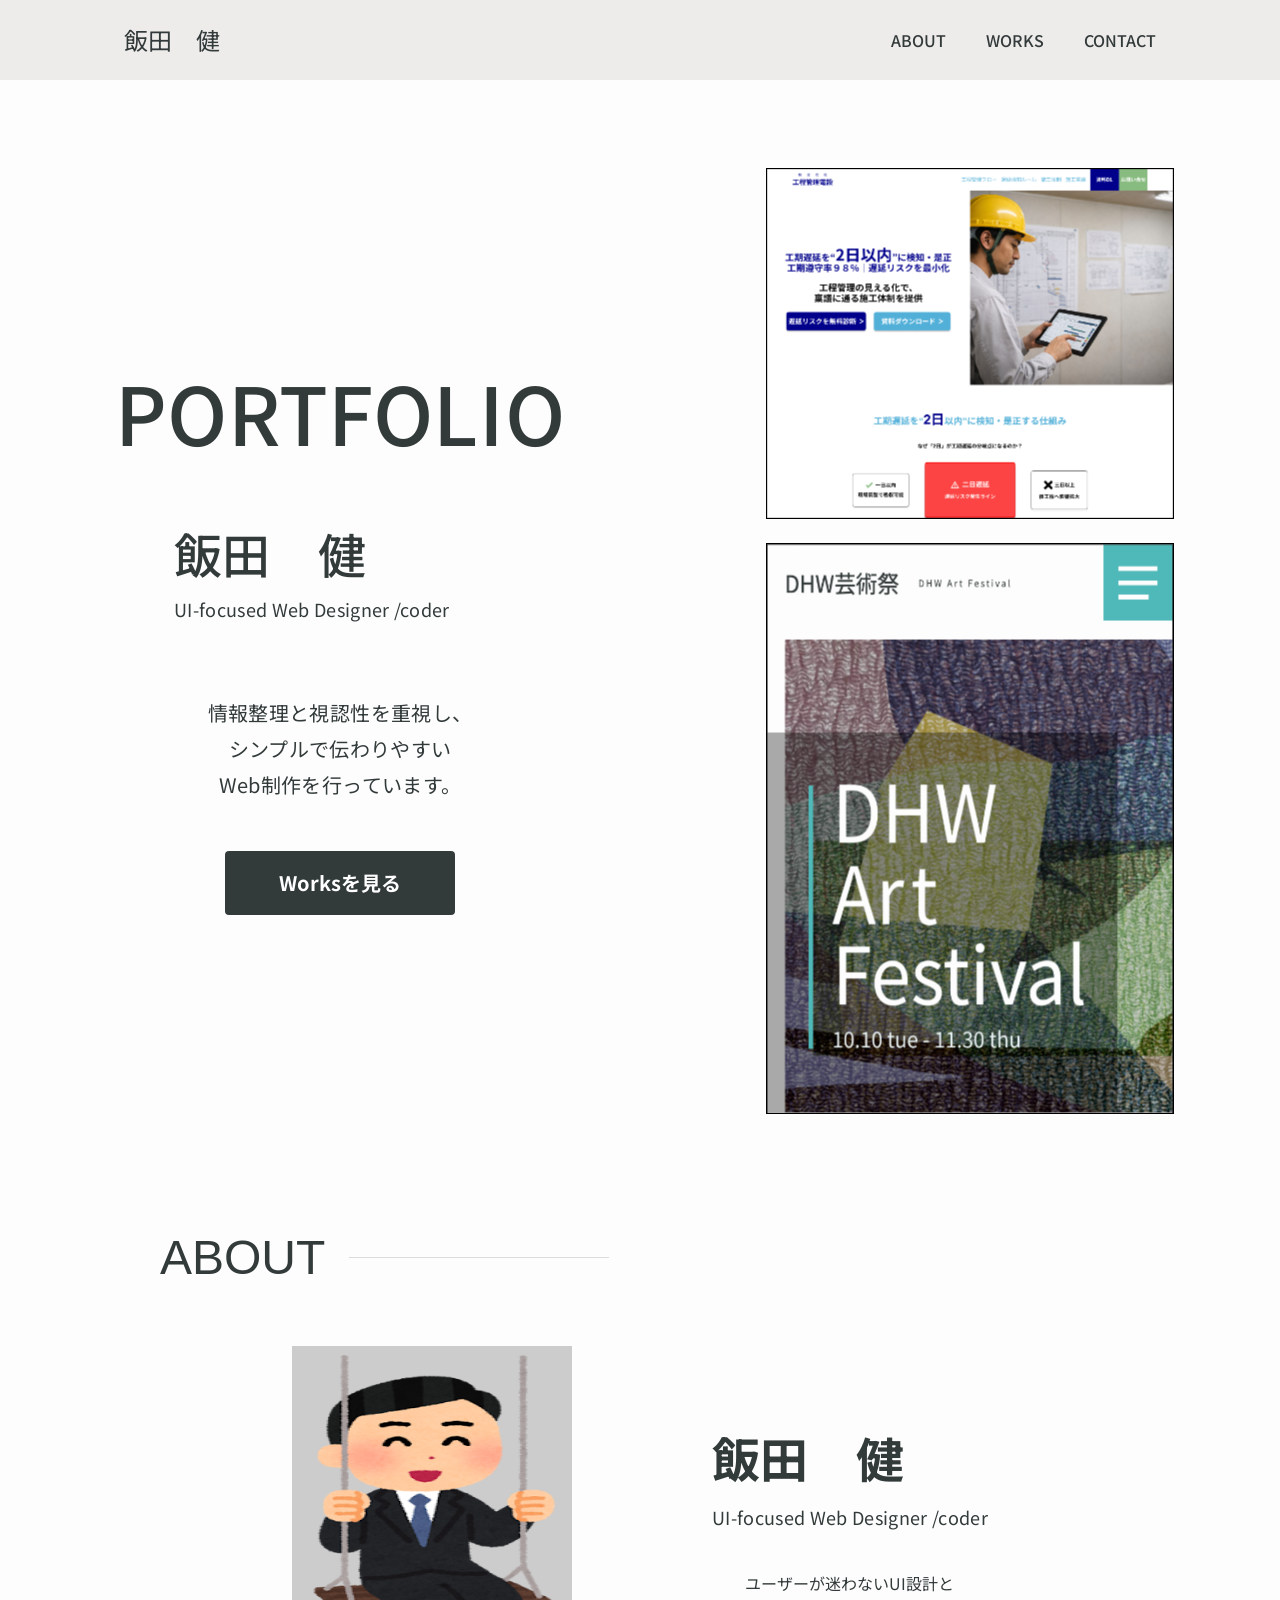
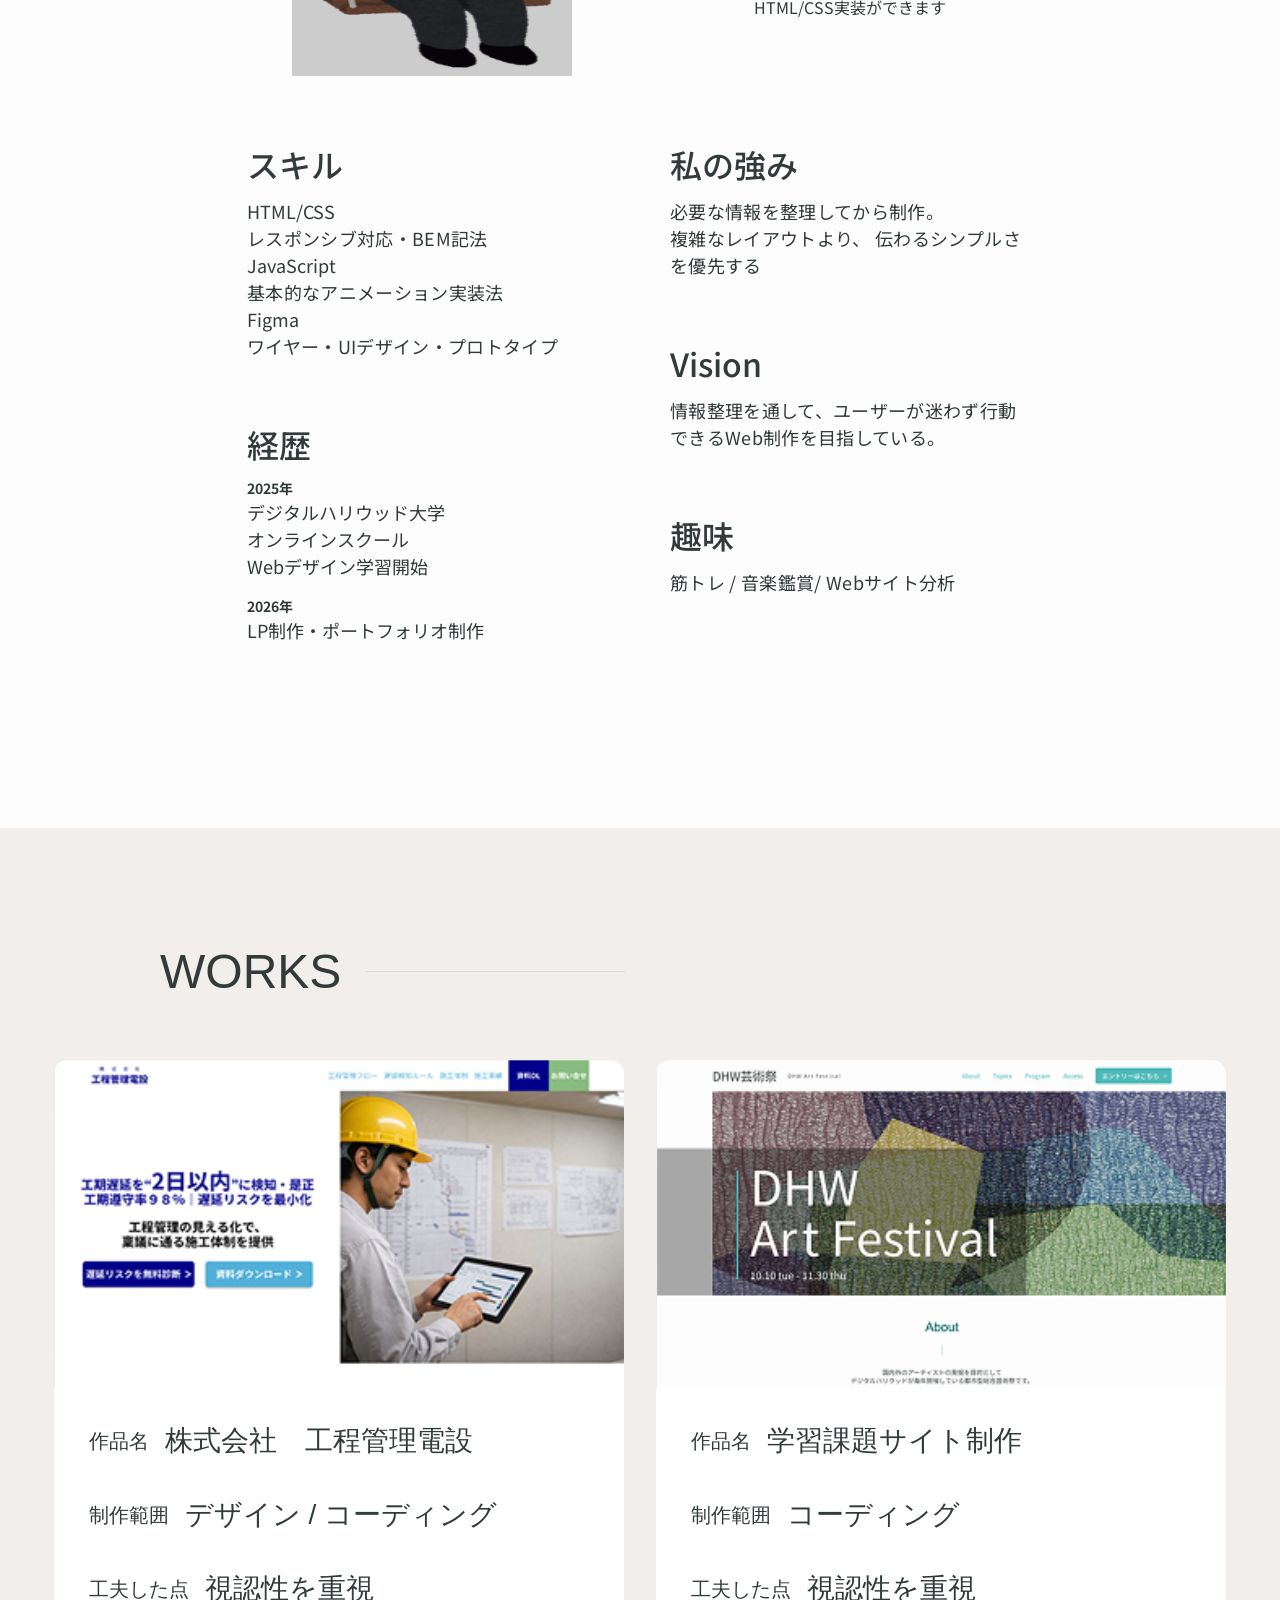
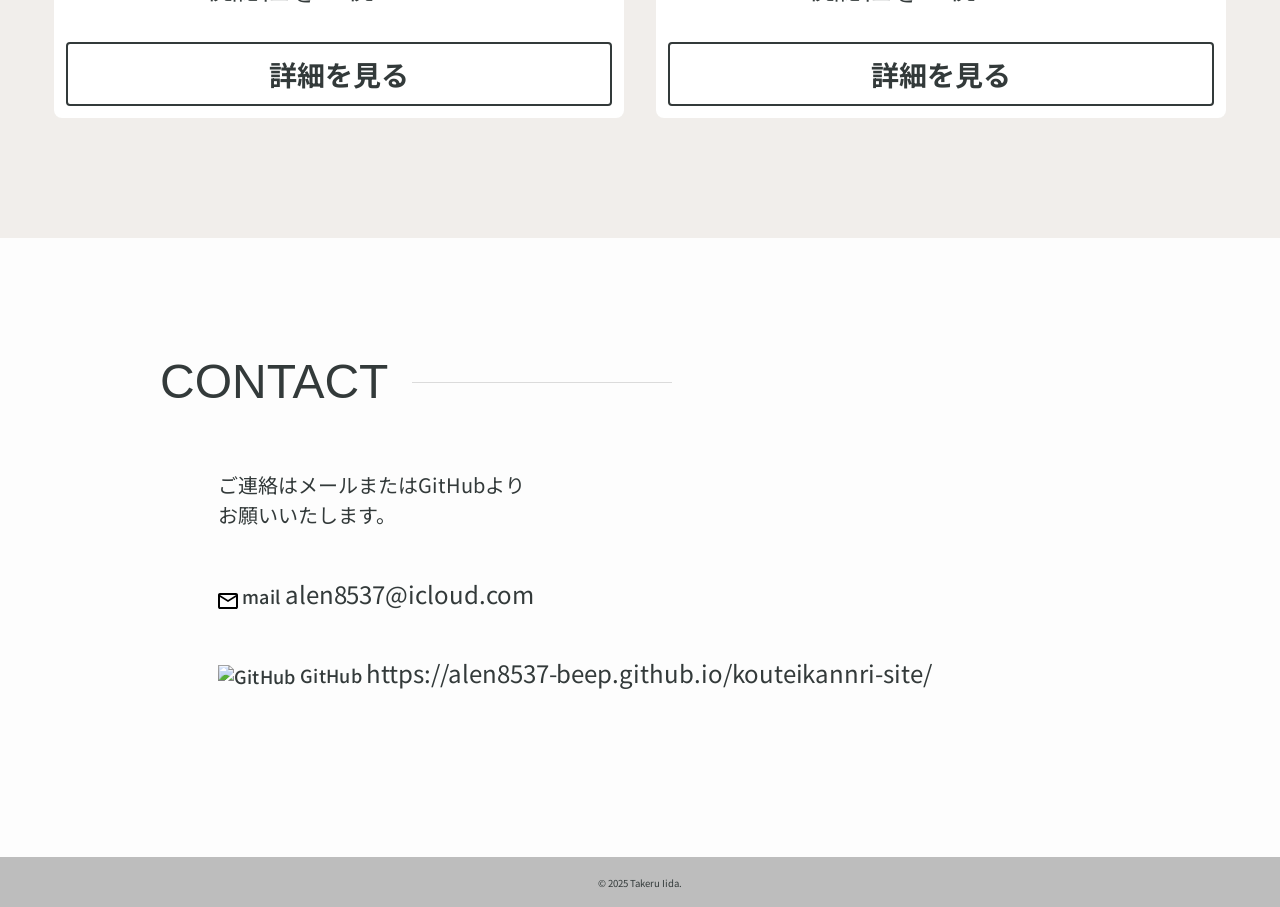
==== index.html @ 8c59f09a "追加portfolio" ====
<!DOCTYPE html>
<html lang="ja">
<head>
    <meta charset="UTF-8">
    <meta name="viewport" content="width=device-width, initial-scale=1.0">
    <title>Portfolio</title>

    <!-- web fonts -->
    <link rel="preconnect" href="https://fonts.googleapis.com">
    <link rel="preconnect" href="https://fonts.gstatic.com" crossorigin>
    <link href="https://fonts.googleapis.com/css2?family=Noto+Sans+JP:wght@100..900&display=swap" rel="stylesheet">

    <!-- css -->
    <link rel="stylesheet" href="assets/css/destyle.min.css">
    <link rel="stylesheet" href="assets/css/common.css">
    <link rel="stylesheet" href="assets/css/style.css">
</head>
<body>
    <div id="container">
        <div class="header">
            <h1 class="header__topic"><a href="index.html">飯田　健</a></h1>
            <ul class="header__nav">
                <li class="header__nav-item"><a href="#about">ABOUT</a></li>
                <li class="header__nav-item"><a href="#works">WORKS</a></li>
                <li class="header__nav-item"><a href="#contact">CONTACT</a></li>
            </ul>
        </div>
        <div class="main">
            <article class="article">
                <div class="fv">
                    <div class="fv__left">
                        <h2 class="fv__title">PORTFOLIO</h2>
                        <div class="fv__catch">
                            <p class="fv__name">飯田　健</p>
                            <p class="fv__position">UI-focused Web Designer /coder</p>
                            <p class="fv__text">情報整理と視認性を重視し、<br>
                                シンプルで伝わりやすい<br>
                                Web制作を行っています。
                            </p>
                        </div>
                        <a href="index.html#works" class="btn fv__btn">Worksを見る</a>
                    </div>

                    <div class="fv__img">
                        <img src="assets/images/fv-img--pc.svg" alt="モックアップ" class="fv__img--pc">
                        <img src="assets/images/fv-img--sp.svg" alt="モックアップ" class="fv__img--sp">
                    </div>
                </div>

                <!-- ABOUT -->
                <section id="about" class="section section--about">
                    <h3 class="topic">ABOUT</h3>
                    <div class="profile__inner">
                        <img src="assets/images/buranko_businessman_smile.png" alt="プロフィール画像" class="profile__img">
                        <div class="profile__intro">
                            <p class="profile__name">飯田　健</p>
                            <p class="profile__position">UI-focused Web Designer /coder</p>
                            <p class="profile__text">ユーザーが迷わないUI設計と<br>
                                HTML/CSS実装ができます
                            </p>
                        </div>
                    </div>
                    <div class="profile__grid">
                        <div class="profile__col">
                            <div class="profile__items">
                                <h4 class="profile__items--title">スキル</h4>
                                <div class="profile__items--content">
                                    <div class="profile__skill">
                                        <p class="profile__skill--title">HTML/CSS</p>
                                        <p class="profile__item--text">レスポンシブ対応・BEM記法</p>
                                    </div>
                                    <div class="profile__skill">
                                        <p class="profile__skill--title">JavaScript</p>
                                        <p class="profile__item--text">基本的なアニメーション実装法</p>
                                    </div>
                                    <div class="profile__skill">
                                        <p class="profile__skill--title">Figma</p>
                                        <p class="profile__item--text">ワイヤー・UIデザイン・プロトタイプ</p>
                                    </div>
                                </div>
                            </div>
                            <div class="profile__items">
                                <div class="profile__carrer">
                                    <h4 class="profile__items--title">経歴</h4>
                                    <div class="profile__items--content">
                                        <dl class="profile__carrer--list">
                                            <dt class="profile__carrer--year"><time datetime="2025">2025年</time></dt>
                                            <dd class="profile__carrer--text">デジタルハリウッド大学<br>
                                            オンラインスクール<br>Webデザイン学習開始</dd>
                                            <dt class="profile__carrer--year"><time datetime="2026">2026年</time></dt>
                                            <dd class="profile__carrer--text">LP制作・ポートフォリオ制作</dd>
                                        </dl>
                                    </div>
                                </div> 
                            </div>
                        </div>
                        <div class="profile__col">
                            <div class="profile__items">
                                <div class="profile__strength">
                                    <h4 class="profile__items--title">私の強み</h4>
                                    <div class="profile__items--content">
                                        <p class="profile__item--text">必要な情報を整理してから制作。<br>
                                            複雑なレイアウトより、<br class="sp-br">
                                            伝わるシンプルさを優先する</p>
                                    </div>
                                </div>
                            </div>
                            <div class="profile__items">
                                <div class="profile__vision">
                                    <h4 class="profile__items--title">Vision</h4>
                                    <div class="profile__items--content">
                                        <p class="profile__item--text">情報整理を通して、ユーザーが<br class="sp-br">迷わず行動できるWeb制作を<br class="sp-br">目指している。</p>
                                    </div>
                                </div>
                            </div>
                            <div class="profile__items">
                                <div class="profile__vision">
                                    <h4 class="profile__items--title">趣味</h4>
                                    <div class="profile__items--content">
                                        <p class="profile__item--text">筋トレ / 音楽鑑賞/ Webサイト分析</p>
                                    </div>
                                </div>
                            </div>
                            
                        </div>

                        </div>
                </section>
                <section id="works" class="section section--works">
                    <h3 class="topic">WORKS</h3>
                    <div class="works__grid">
                        <div class="works__inner">
                            <img src="assets/images/works1__img.svg" alt="作品画像1" class="works__img--pc">
                            <div class="works__container">
                                <div class="works__name">
                                    <p class="works__name--text">作品名</p>
                                    <h3 class="works__name--title">株式会社　工程管理電設</h3> 
                                </div>
                                <div class="works__role">
                                    <p class="works__role--text">制作範囲</p>
                                    <p class="works__role--value">デザイン / コーディング</p>
                                </div>
                                <div class="works__plan">
                                    <p class="works__plan--text">工夫した点</p>
                                    <p class="works__plan--value">視認性を重視</p>
                                </div>
                                <!-- btn -->
                                <a href="works1.html" class="btn works__btn">詳細を見る</a>
                                
                            </div>
                        </div>
                        <div class="works__inner">
                            <img src="assets/images/works2__img.svg" alt="作品画像1" class="works__img--pc">
                            <div class="works__container">
                                <div class="works__name">
                                    <p class="works__name--text">作品名</p>
                                    <h3 class="works__name--title">学習課題サイト制作</h3> 
                                </div>
                                <div class="works__role">
                                    <p class="works__role--text">制作範囲</p>
                                    <p class="works__role--value">コーディング</p>
                                </div>
                                <div class="works__plan">
                                    <p class="works__plan--text">工夫した点</p>
                                    <p class="works__plan--value">視認性を重視</p>
                                </div>
                                <!-- btn -->
                                <a href="works2.html" class="btn works__btn">詳細を見る</a>
                                
                            </div>
                        </div>

                    </div>
                </section>
                <section id="contact" class="section section--contact">
                    <h3 class="topic">CONTACT</h3>
                    <div class="contact__grid">
                        <p class="contact__text">ご連絡はメールまたはGitHubより<br>
                            お願いいたします。</p>
                        <div class="contact__info">
                            <div class="contact__item">
                                <a class="contact__link--mail" href="mailto:alen8537@icloud.com">
                                    <img src="assets/images/contact--mail.svg" alt="メール">
                                    mail
                                </a>
                                <!-- PC用：URLテキストのリンク（スマホでは非表示） -->
                                <a class="contact__url" href="mailto:alen8537@icloud.com">alen8537@icloud.com</a>
                            </div>
                            <div class="contact__item">
                                <a class="contact__link--github" href="https://alen8537-beep.github.io/kouteikannri-site/" target="_blank" rel="noopener noreferrer">
                                    <img src="assets/images/contact--github.svg" alt="GitHub">
                                    GitHub
                                </a>
                                <!-- PC用：URLテキストのリンク（スマホでは非表示） -->
                                <a class="contact__url" href="https://alen8537-beep.github.io/kouteikannri-site/" target="_blank" rel="noopener noreferrer">https://alen8537-beep.github.io/kouteikannri-site/</a>
                            </div>
                        </div>

                    </div>
                </section>
                
            </article>
        </div>
        <footer class="footer">
            <p class="copy"><small>&copy; 2025 Takeru Iida.</small></p>
        </footer>
    </div>
</body>
</html>
---- assets/css/destyle.min.css ----
/*! destyle.css v4.0.0 | MIT License | https://github.com/nicolas-cusan/destyle.min.css */
*,::before,::after{box-sizing:border-box;border-style:solid;border-width:0}html{line-height:1.15;-webkit-text-size-adjust:100%;-webkit-tap-highlight-color:transparent}body{margin:0}main{display:block}p,table,blockquote,address,pre,iframe,form,figure,dl{margin:0}h1,h2,h3,h4,h5,h6{font-size:inherit;font-weight:inherit;margin:0}ul,ol{margin:0;padding:0;list-style:none}dt{font-weight:700}dd{margin-left:0}hr{box-sizing:content-box;height:0;overflow:visible;border-top-width:1px;margin:0;clear:both;color:inherit}pre{font-family:monospace,monospace;font-size:inherit}address{font-style:inherit}a{background-color:transparent;text-decoration:none;color:inherit}abbr[title]{text-decoration:underline dotted}b,strong{font-weight:bolder}code,kbd,samp{font-family:monospace,monospace;font-size:inherit}small{font-size:80%}sub,sup{font-size:75%;line-height:0;position:relative;vertical-align:baseline}sub{bottom:-.25em}sup{top:-.5em}svg,img,embed,object,iframe{vertical-align:bottom}button,input,optgroup,select,textarea{-webkit-appearance:none;appearance:none;vertical-align:middle;color:inherit;font:inherit;background:transparent;padding:0;margin:0;border-radius:0;text-align:inherit;text-transform:inherit}button,[type="button"],[type="reset"],[type="submit"]{cursor:pointer}button:disabled,[type="button"]:disabled,[type="reset"]:disabled,[type="submit"]:disabled{cursor:default}:-moz-focusring{outline:auto}select:disabled{opacity:inherit}option{padding:0}fieldset{margin:0;padding:0;min-width:0}legend{padding:0}progress{vertical-align:baseline}textarea{overflow:auto}[type="number"]::-webkit-inner-spin-button,[type="number"]::-webkit-outer-spin-button{height:auto}[type="search"]{outline-offset:-2px}[type="search"]::-webkit-search-decoration{-webkit-appearance:none}::-webkit-file-upload-button{-webkit-appearance:button;font:inherit}[type="number"]{-moz-appearance:textfield}label[for]{cursor:pointer}details{display:block}summary{display:list-item}[contenteditable]:focus{outline:auto}table{border-color:inherit;border-collapse:collapse}caption{text-align:left}td,th{vertical-align:top;padding:0}th{text-align:left;font-weight:700}
---- assets/css/common.css ----
@charset "UTF-8";
/* ====== common ====== */
:root {
    --base-color-black: #333A3A;
    --primary-color-white: #FFFFFF;
    --color-base-header: #EEEBEB;
    --base-color-white: #fdfdfd;
    --color-base-concept: #F5F3F0;
    --color-base-text: #333333;
    --color-works: #F1EEEB;
    --color-works-sub: #F5F5F2;
    --color-base-footer: #BDBDBD;
    --primary-padding: 5.3%;
}

html {
    font-size: 62.5%;
}

body {
    font-family:
        'Noto Sans JP',
        Arial,
        sans-serif;
    font-style: normal;
    color: var(--base-color-black, #333A3A);
    background-color: var(--base-color-white, #fdfdfd);
    line-height: 1.5;
}

img {
    max-width: 100%;
    height: auto;
}

.topic {
    text-align: center;
    font-family: Arial;
    font-size: 3.2rem;
    line-height: 1;
    font-weight: 500;
    margin: 0 auto;
    color: var(--base-color-black);
    display: flex;
    align-items: center;
    gap: 16px;
    padding: 0 12%;
}

.topic::after {
    content: '';
    display: block;
    width: 120px;
    height: 1px;
    background: #dbdbdb;
}

.idea--small,
.infomation--small {
    text-align: center;
    font-family: Arial;
    font-size: 2rem;
    line-height: 1;
    font-weight: 500;
    margin: 0 auto;
    color: var(--base-color-black);
    display: flex;
    align-items: center;
    gap: 16px;
    padding: 0 9%;
}


.btn {
    display: block;
    width: 100%;
    padding: 16px;
    border-radius: 4px;
    text-align: center;
    font-size: 1.6rem;
    font-weight: 700;
    line-height: 1;
    transition: opacity 0.3s;
}

.btn:hover {
    opacity: 0.7;
}


.fv__btn {
    background: var(--base-color-black);
    color: var(--primary-color-white);
}



@media screen and (min-width: 769px) {
    .topic {
        width: 100%;
        max-width: 1160px;
        padding: 0 100px;
        font-size: 4.8rem;
        line-height: 1;
        gap: 24px;
    }

    .sp-br {
        display: none;
    }

    .topic::after { 
        width: 260px;
    }
}

/* ====== /common ====== */

/* header */
.header {
    position: fixed;
    top: 0;
    left: 0;
    width: 100%;
    background-color: var(--color-base-header, #EEEBEB);
    z-index: 100;
    padding: 0 5.3%;
    height: 72px;
    display: flex;
    align-items: center;
    justify-content: space-between;
}

.header__topic {
    font-size: 2rem;
    line-height: 1.3;
}

.header__nav {
    display: flex;
    gap: 24px;
}

.header__nav-item {
    font-size: 1.2rem;
    line-height: 1.3;
}

.main {
    margin-top: 72px;
}

@media screen and (min-width: 769px) {
    .header {
        width: 100%;
        height: 80px;
        padding: 20px 9.7%;
    }

    .header__topic {
        font-size: 2.4rem;
    }

    .header__nav {
        gap: 40px;
    }

    .header__nav-item {
        font-size: 1.6rem;
        font-weight: 500; 
    }
}

/* ====== FOOTER ====== */
.footer {
    margin: 48px auto 0;
    background: var(--color-base-footer, #BDBDBD);
    padding: 16px 0;
}

.copy {
    font-size: 1.2rem;
    text-align: center;
}
---- assets/css/style.css ----
@charset "UTF-8";

/* fv */
.fv {
    background: var(--base-color-white);
    text-align: center;
    margin: 0 auto;
    padding: 96px 0 0;
}

.fv__title {
    font-size: 4.8rem;
    line-height: 1.1;
    font-weight: 700;
    margin: 0 auto;
}

.fv__catch {
    text-align: left;
    padding: 0 14.9%;
}

.fv__name {
    font-size: 3.6rem;
    line-height: 1.1;
    font-weight: 500;
    margin-top: 72px;
}

.fv__position {
    font-size: 1.6rem;
    letter-spacing: 0.018em;
    margin-top: 10px;
}

.fv__text {
    text-align: center;
    font-size: 1.4rem;
    line-height: 1.8;
    letter-spacing: 0.018em;
    margin-top: 40px
}

.fv__btn {
    align-items: center;
    margin: 24px auto 0;
    width: 100%;
    max-width: 230px;
} 

.fv__img {
    padding: 0 5.5%;
    margin: 48px auto;
}

.fv__img--pc {
    width: 100%;
}

.fv__img--sp {
    width: 100%;
    margin-top: 24px;
}

@media screen and (min-width: 769px) {
    .fv {
        display: flex;
        align-items: center;
        justify-content: space-between;
        width: 100%;
        max-width: 1200px;
    }
    .fv__left {
        width: 50%;
        padding: 0 5.3%;
        align-items: center;
    }

    .fv__title {
        font-size: 8rem;
        letter-spacing: 0.008em;
        font-weight: 500;
    }

    .fv__name {
        font-size: 4.8rem;
        margin-top: 72px;
    }

    .fv__position {
        font-size: 1.8rem;
        margin-top: 16px;
    }

    .fv__text {
        font-size: 2rem;
        margin-top: 72px;
    }

    .fv__btn {
        display: inline-flex;
        justify-content: center;
        align-items: center;
        font-size: 2rem;
        margin-top: 48px;
        height: 64px;
        padding: 5px 12px;
        text-align: center;
    }


    .fv__img {
        width: 45%;
        align-self: stretch;
        margin: 0;
    }
}


/* ====== ABOUT ====== */

.section--about {
    padding: 64px 0;
}

/* profile__inner：スマホは縦配置、paddingで余白 */
.profile__inner {
    padding: 0 5.3%;
    margin-top: 32px;
}

/* プロフィール画像：画像未用意なのでサイズだけ確保 */
.profile__img {
    width: 100%;
    aspect-ratio: 1 / 1;
    background: #ccc; /* 仮の背景色 */
    display: block;
}

.profile__intro {
    margin-top: 24px;
    padding: 0 14.6%;
}

.profile__name {
    font-size: 2.4rem;
    font-weight: 500;
}

.profile__position {
    font-size: 1.4rem;
    margin-top: 10px;
    letter-spacing: 0.018em;
}

/* profile__textはaboutとfvで共用なので上書きに注意 */
.profile__text {
    font-size: 1.6rem;
    margin-top: 20px;
}

/* profile__grid：縦配置、padding指定 */
.profile__grid {
    padding: 24px 9.6%;
    text-align: left;
}

/* 最初のprofile__itemsだけmargin-topを0にする */
.profile__items {
    margin-top: 24px;
}

.profile__items:first-child {
    margin-top: 0;
}

.profile__items--title {
    font-size: 2.4rem;
    font-weight: 500;
}

.profile__skill--title {
    font-size: 1.6rem;
    margin-top: 16px;
}

.profile__skill--title:first-child {
    margin-top: 0;
}

.profile__items--content {
    margin-top: 10px;
}

.profile__item--text {
    font-size: 1.6rem;
    letter-spacing: 0.019em;
}


.profile__carrer--year {
    font-size: 1.2rem;
    margin-top: 16px;
}

.profile__carrer--year:first-child {
    margin-top: 0;
}

.profile__carrer--text {
    font-size: 1.6rem;
}



@media screen and (min-width: 769px) {
    .section--about {
        padding: 120px 0;
    }

    .profile__inner {
        display: flex;
        align-items: center;
        justify-content: space-between;
        width: 100%;
        max-width: 786px;
        justify-content: center;
        margin: 64px auto;
        gap: 140px;
        padding: 0;
    }

    .profile__img {
        width: 280px;
        height: 330px;
    }

    .profile__intro {
        margin-top: 24px;
        padding: 0;
    }

    .profile__name {
        font-size: 4.8rem;
        font-weight: 700;
        line-height: 1.3;
    }

    .profile__position {
        font-size: 1.8rem;
        margin-top: 16px;
    }

    .profile__text {
        margin-top: 40px;
        text-align: center;
    }

    .profile__grid {
        display: flex;
        width: 100%;
        max-width: 786px;
        gap: 60px;
        margin: 64px auto;
        padding: 0
    }

    /* 左右均等に広がる */
    .profile__col {
        flex: 1;
    }

    /* 最初のprofile__itemsはmargin-topなし */
    .profile__col .profile__items:first-child {
        margin-top: 0;
    }

    .profile__items {
        margin-top: 60px;
    }

    .profile__items--title {
        font-size: 3.2rem;
    }

    .profile__skill--title,
    .profile__item--text,
    .profile__carrer--text {
        font-size: 1.8rem;
    }

    .profile__carrer--year {
        font-size: 1.4rem;
    }
}


/* ====== WORKS ====== */

.section--works {
    padding: 96px 0;
    background: var(--color-works, #F1EEEB);
}


/* 真ん中寄せとtopの余白 */
.works__grid {
    margin: 40px auto 0;
}

.works__inner {
    margin-top: 40px;
    padding: 0 5.3%;
}

/* 2個目のworks__innerだけmargin-topを64px */
.works__inner + .works__inner {
    margin-top: 64px;
    padding: 0 5.3%;
}

.works__img--pc {
    width: 100%;
    border-radius: 8px 8px 0 0;
}

.works__container {
    background: var(--primary-color-white, #FFFFFF);
    padding: 24px 12px 12px;
    border-radius: 0 0 8px 8px;
}

/* 横並び・左配置・gap8px */
.works__name,
.works__role,
.works__plan {
    display: flex;
    align-items: center;
    gap: 8px;
    text-align: left;
    margin-top: 20px;
}

.works__name:first-child {
    margin-top: 0;
}

.works__name--title,
.works__role--value,
.works__plan--value {
    font-size: 2rem;
    font-family: Arial;
}

.works__name--text,
.works__role--text,
.works__plan--text {
    font-size: 1.4rem;
    font-family: Arial;
}

/* ボタン */
.works__btn {
    margin-top: 24px;
    border: 2px solid var(--base-color-black);
    color: var(--base-color-black);
    background: transparent;
}

@media screen and (min-width: 769px) {
    .section--works {
        padding: 120px 0;
        width: 100%;
        max-width: 1280px;
        margin: 0 auto;
    }

    .works__container {
    padding-top: 32px;
}

    .works__grid {
        display: flex;
        margin-top: 64px;
        justify-content: space-between;
        gap: 20px;
        padding: 0 4.2%;
    }

    .works__inner,
    .works__inner + .works__inner {
        width: 100%;
        max-width: 570px;
        margin-top: 0;
        padding: 0;
    }

    .works__name,
    .works__role,
    .works__plan {
        gap: 16px;
        text-align: left;
        margin-top: 32px;
        padding: 0 4.2% ;
    }

    .works__name--title,
    .works__role--value,
    .works__plan--value {
        font-size: 2.8rem;
    }

    .works__name--text,
    .works__role--text,
    .works__plan--text {
        font-size: 2rem;
    } 
 
    .works__btn {
        font-size: 2.8rem;
        margin-top: 32px;
    }

}

/* ====== CONTACT ====== */

.section--contact {
    padding:96px 0;
}

.contact__text {
    font-size: 1.6rem;
    text-align: center;
    margin-top: 32px;
}

.contact__info {
    display: flex;
    align-items: center;
    justify-content: center;
    gap: 66px;
    margin-top: 32px;
}

.contact__link--mail,
.contact__link--github {
    font-size: 1.8rem;
    font-weight: 500;
    line-height: 1.3;
    letter-spacing: 0.018em;
}

.contact__url {
    display: none;
}

@media screen and (min-width: 769px) {
    .section--contact {
        width: 100%;
        max-width: 1160px;
        padding: 120px 0;
        margin: 0 auto;
    }

    .contact__grid {
        padding: 0 13.6%;
    }

    .contact__text {
        font-size: 2rem;
        margin-top: 64px;
        text-align: left;
    }

    .contact__info {
        display: block;
        margin-top: 48px;
        text-align: left;
    }

    .contact__item:last-of-type {
        margin-top: 48px;
    }

    .contact__url {
        display: inline;
        font-size: 2.4rem;
        line-height: 1.3;
        letter-spacing: -0.002em;
    }
}
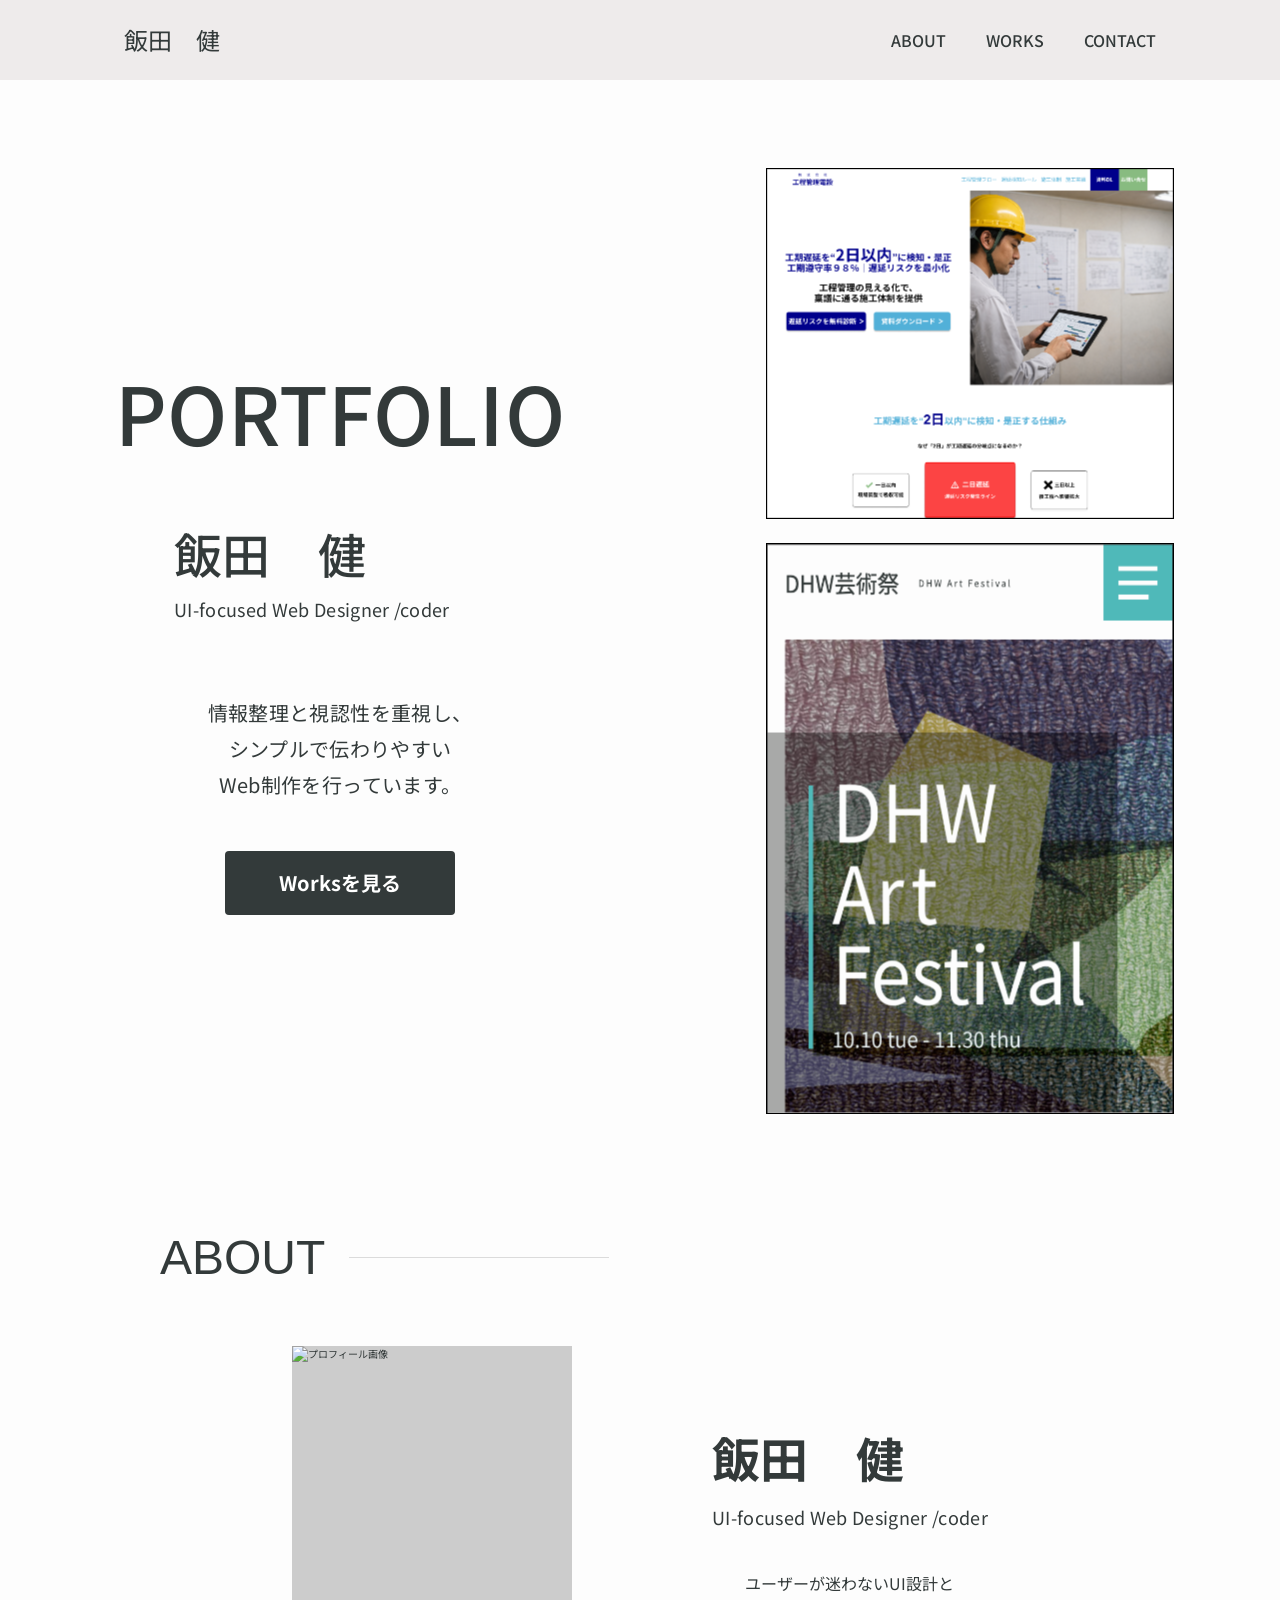
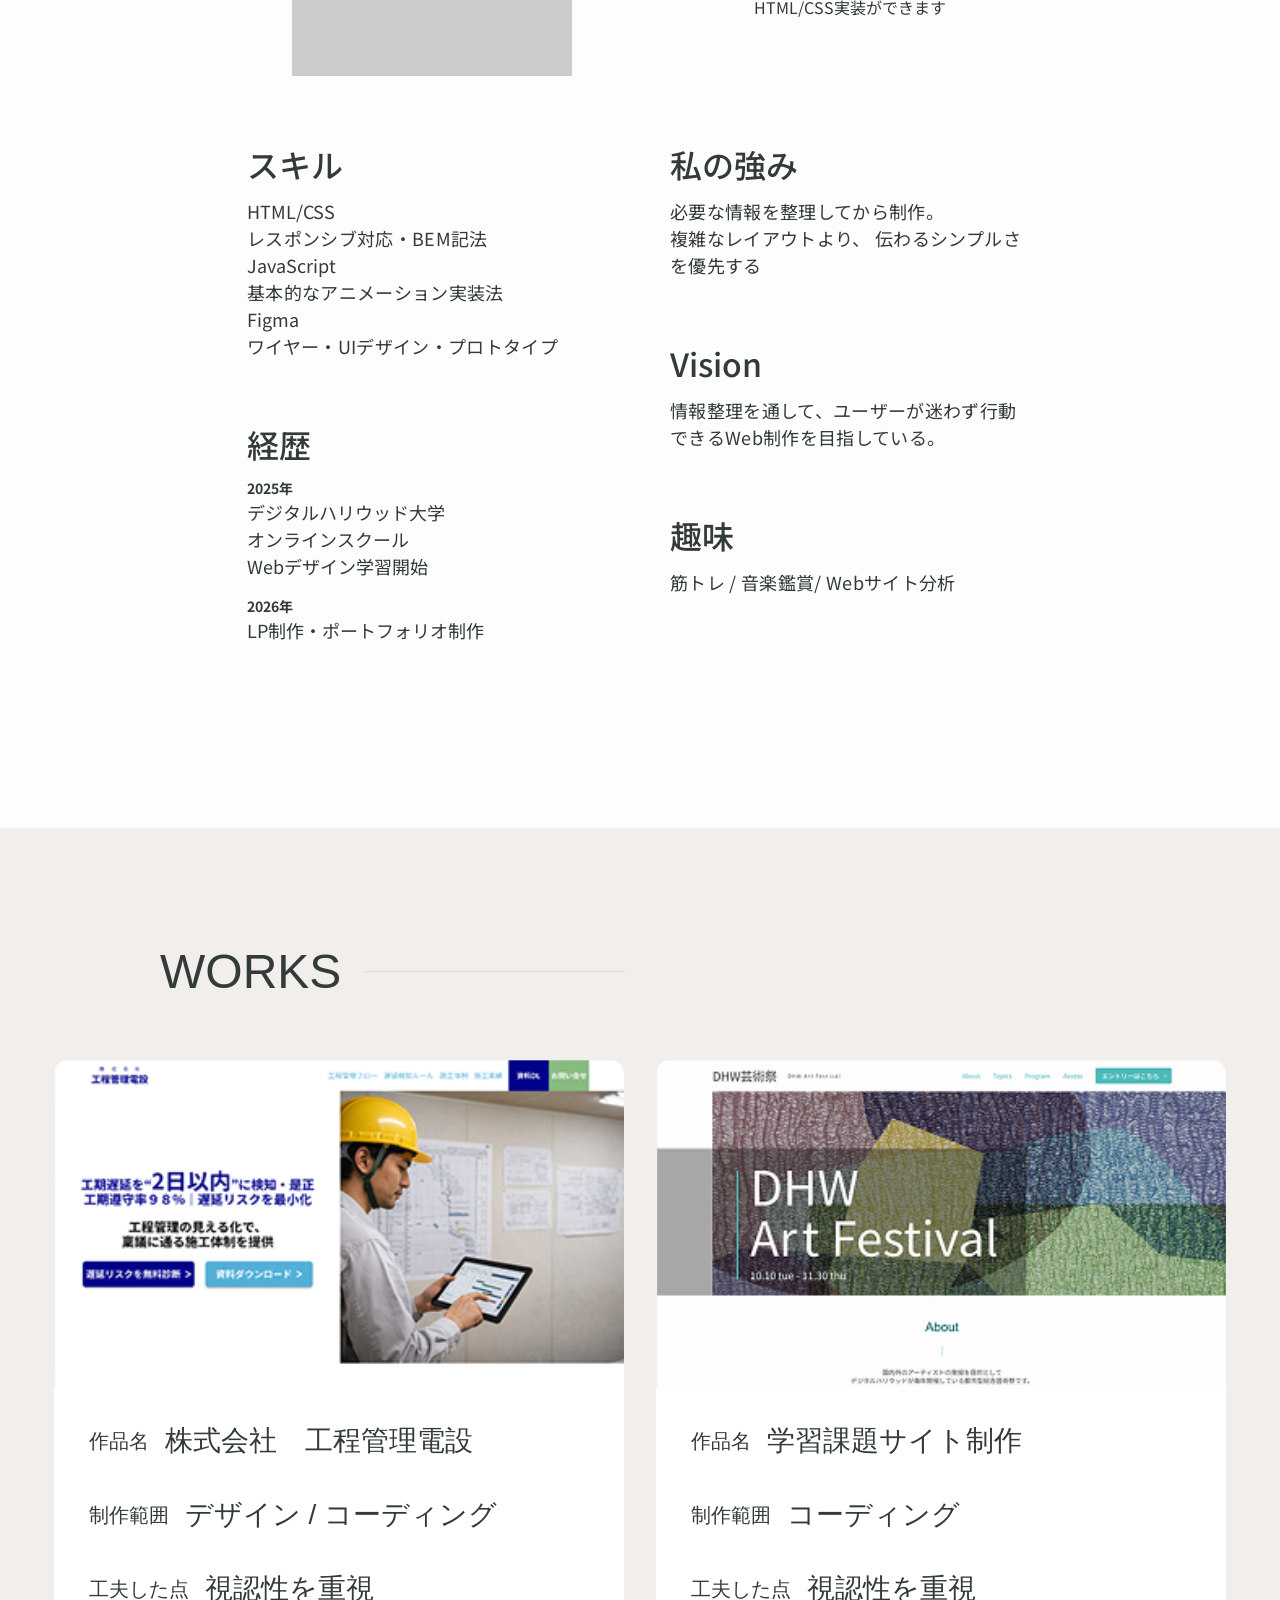
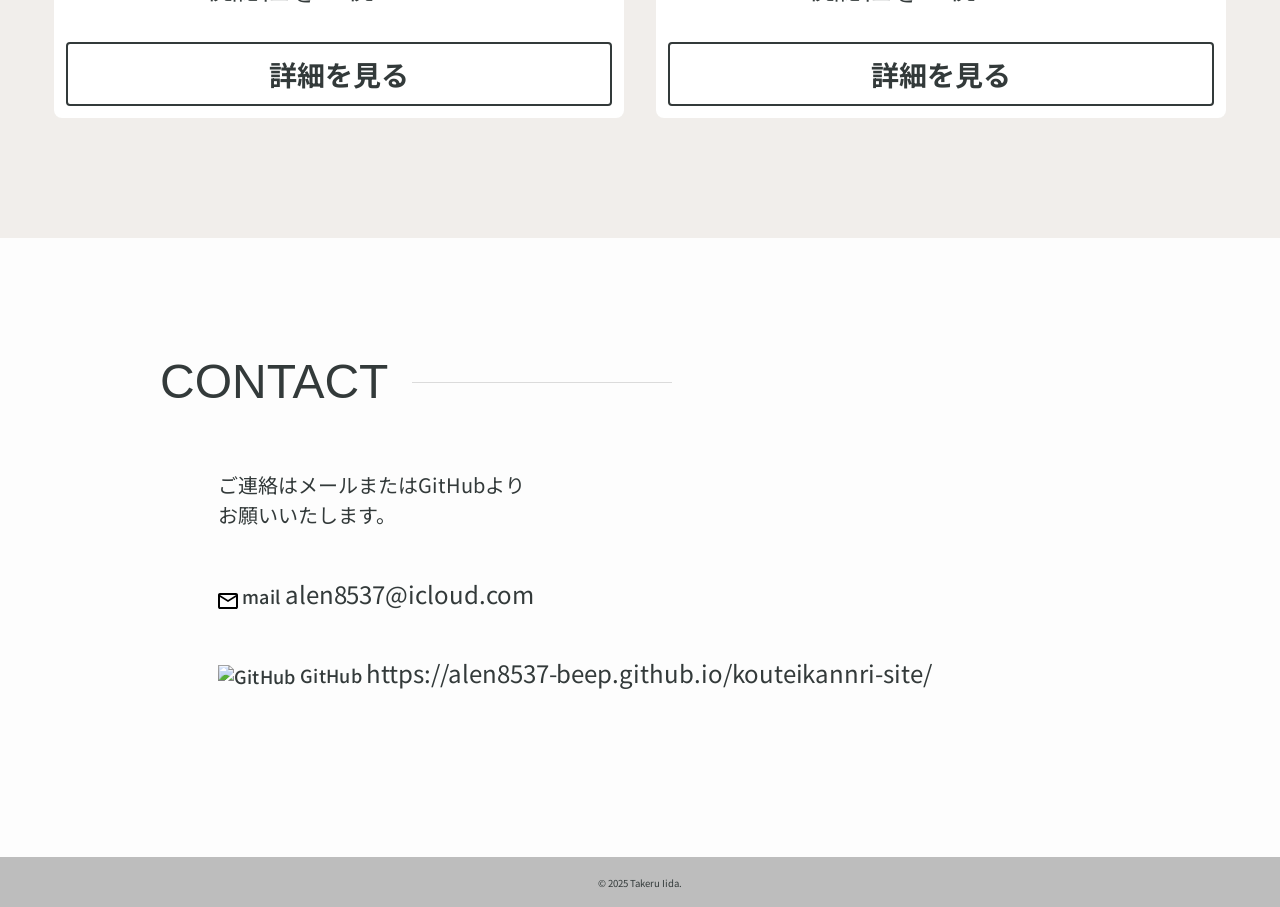
==== commit dafc6cfc: "画像変更" ====
--- a/index.html
+++ b/index.html
@@ -51,7 +51,7 @@
                 <section id="about" class="section section--about">
                     <h3 class="topic">ABOUT</h3>
                     <div class="profile__inner">
-                        <img src="assets/images/buranko_businessman_smile.png" alt="プロフィール画像" class="profile__img">
+                        <img src="assets/images/IMG_5673.heic" alt="プロフィール画像" class="profile__img">
                         <div class="profile__intro">
                             <p class="profile__name">飯田　健</p>
                             <p class="profile__position">UI-focused Web Designer /coder</p>
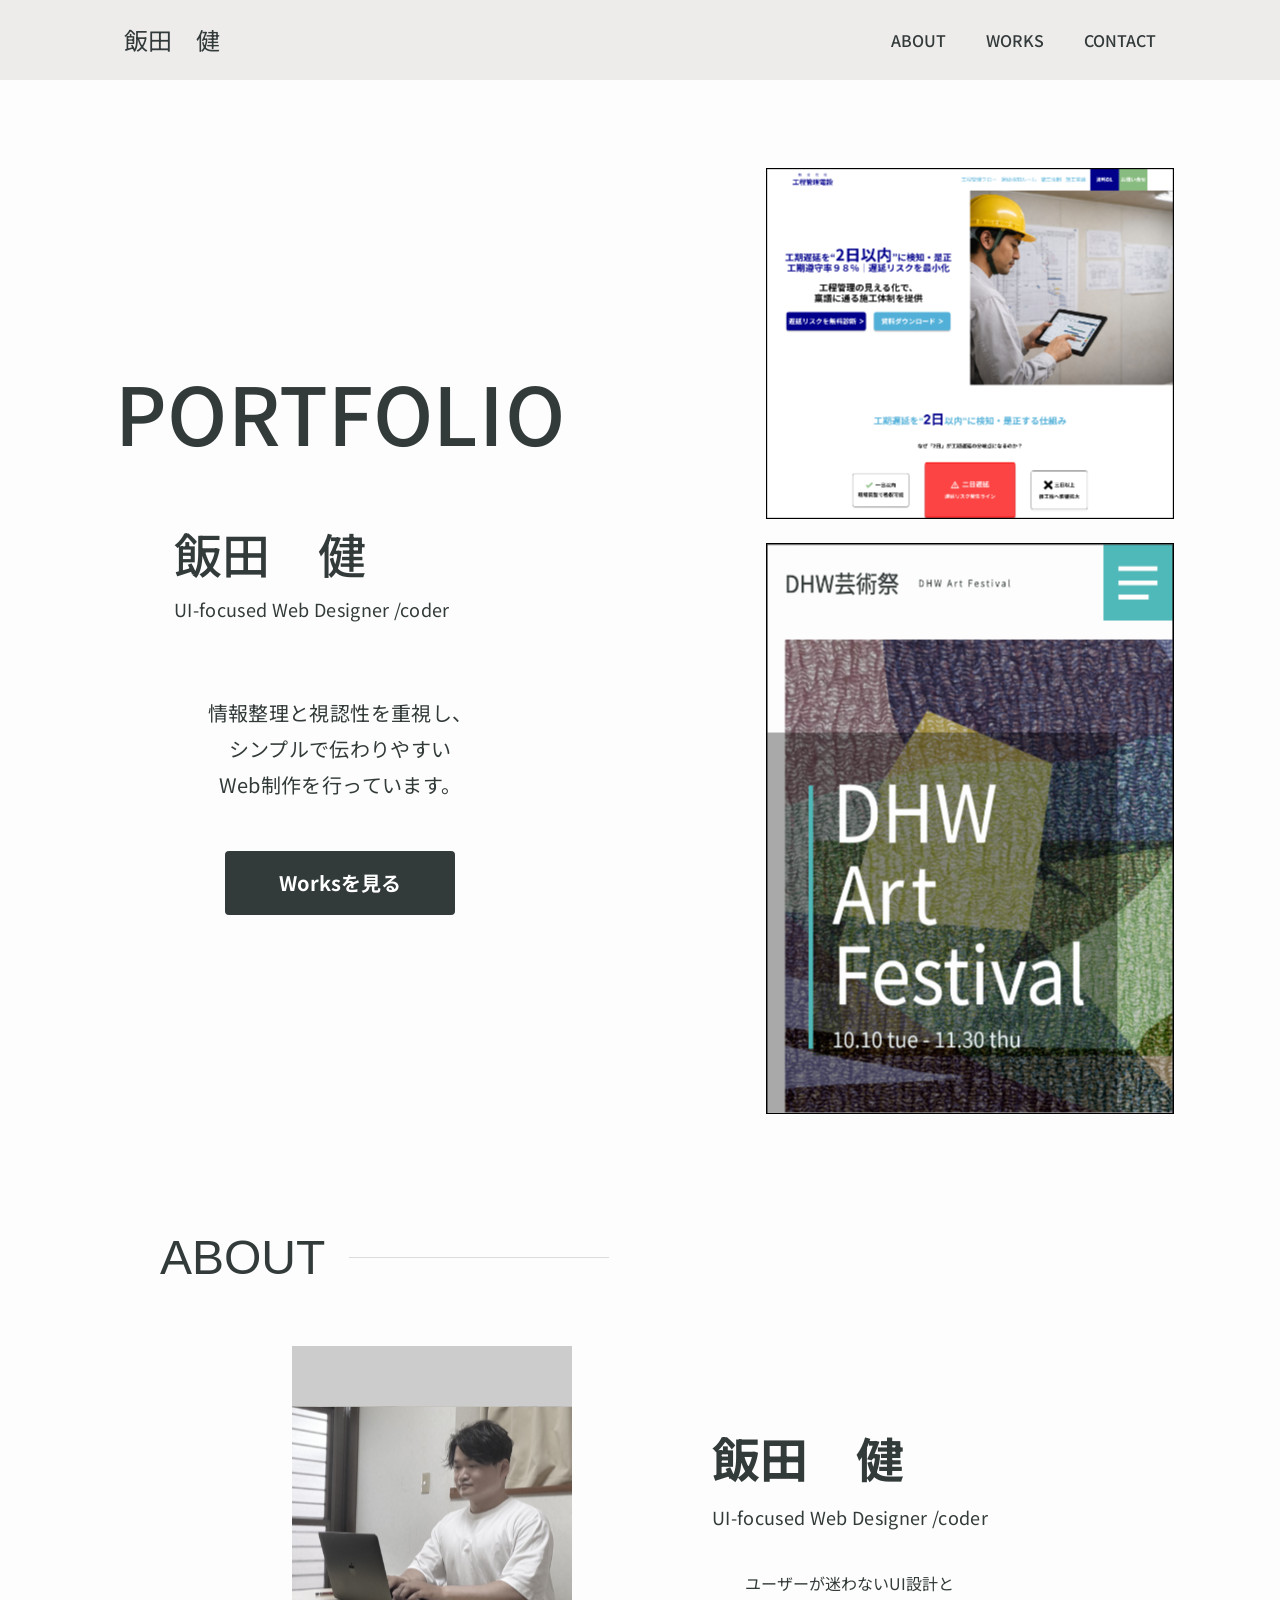
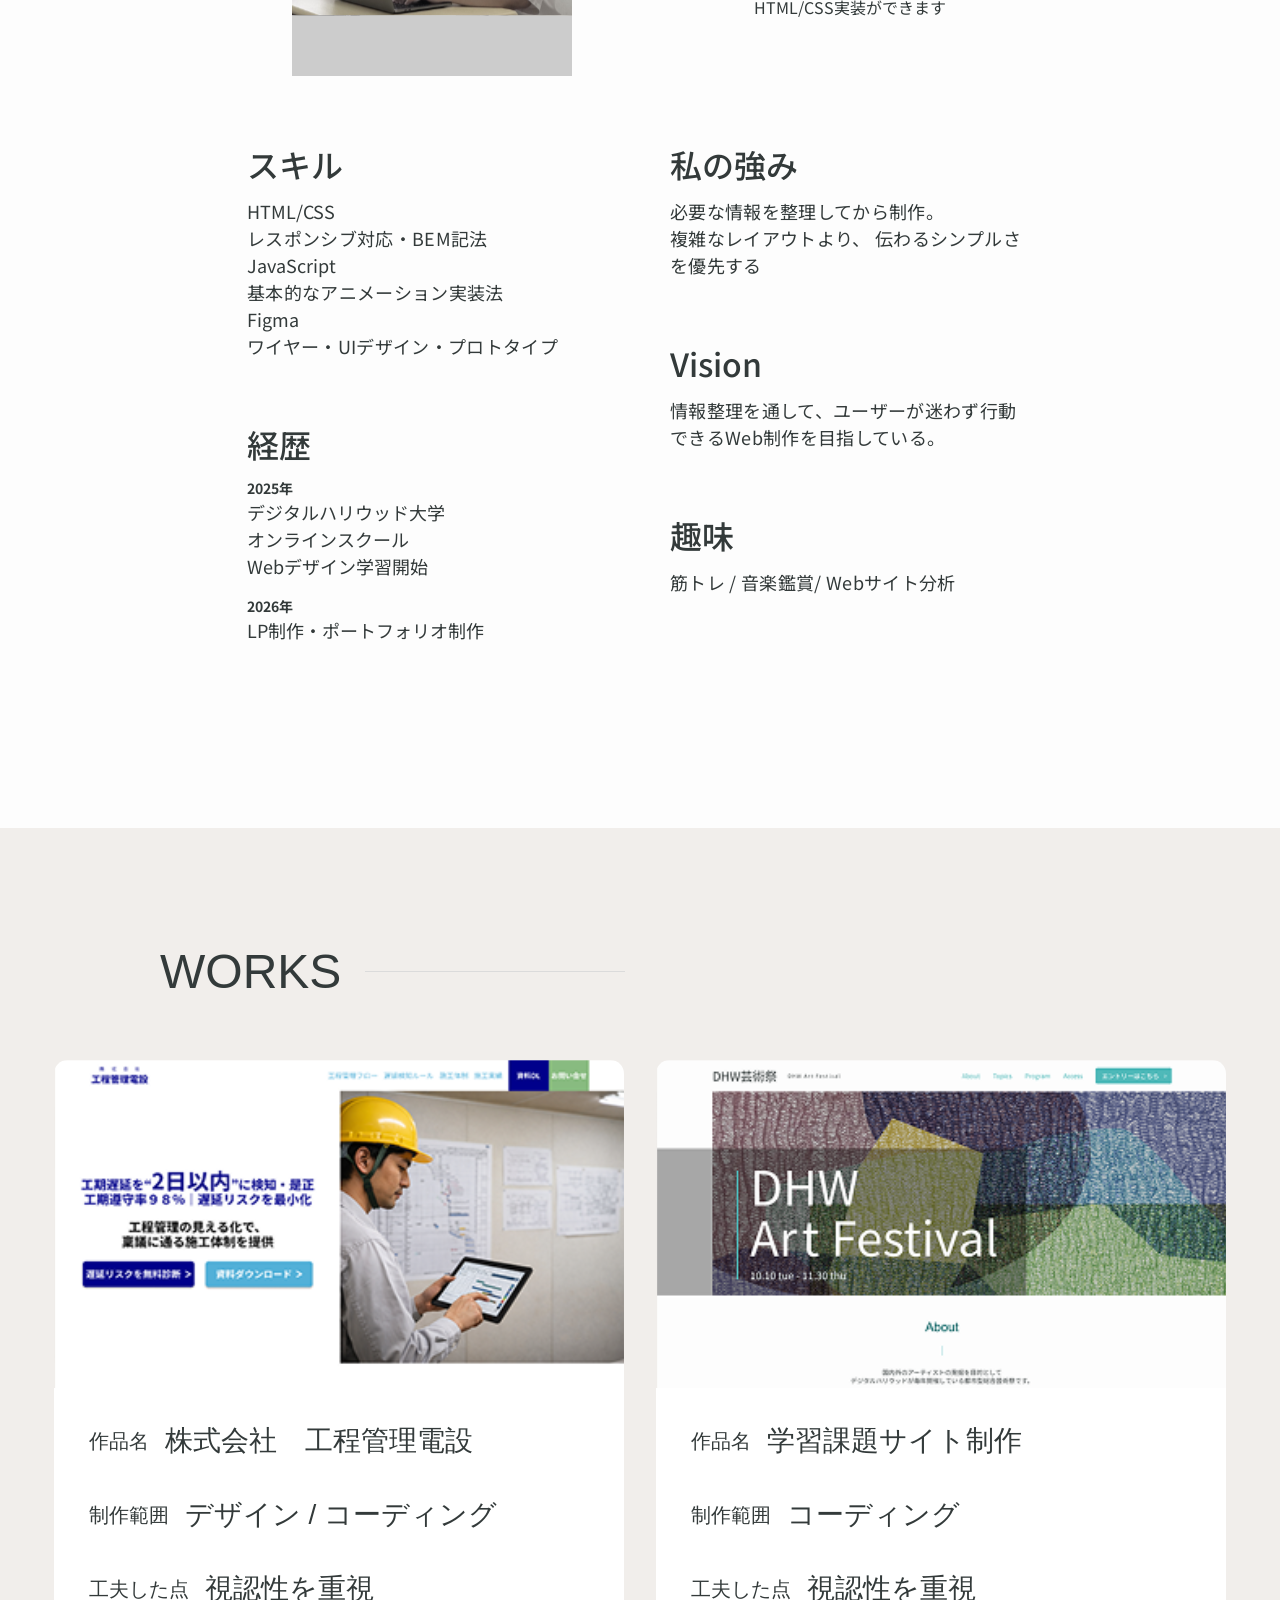
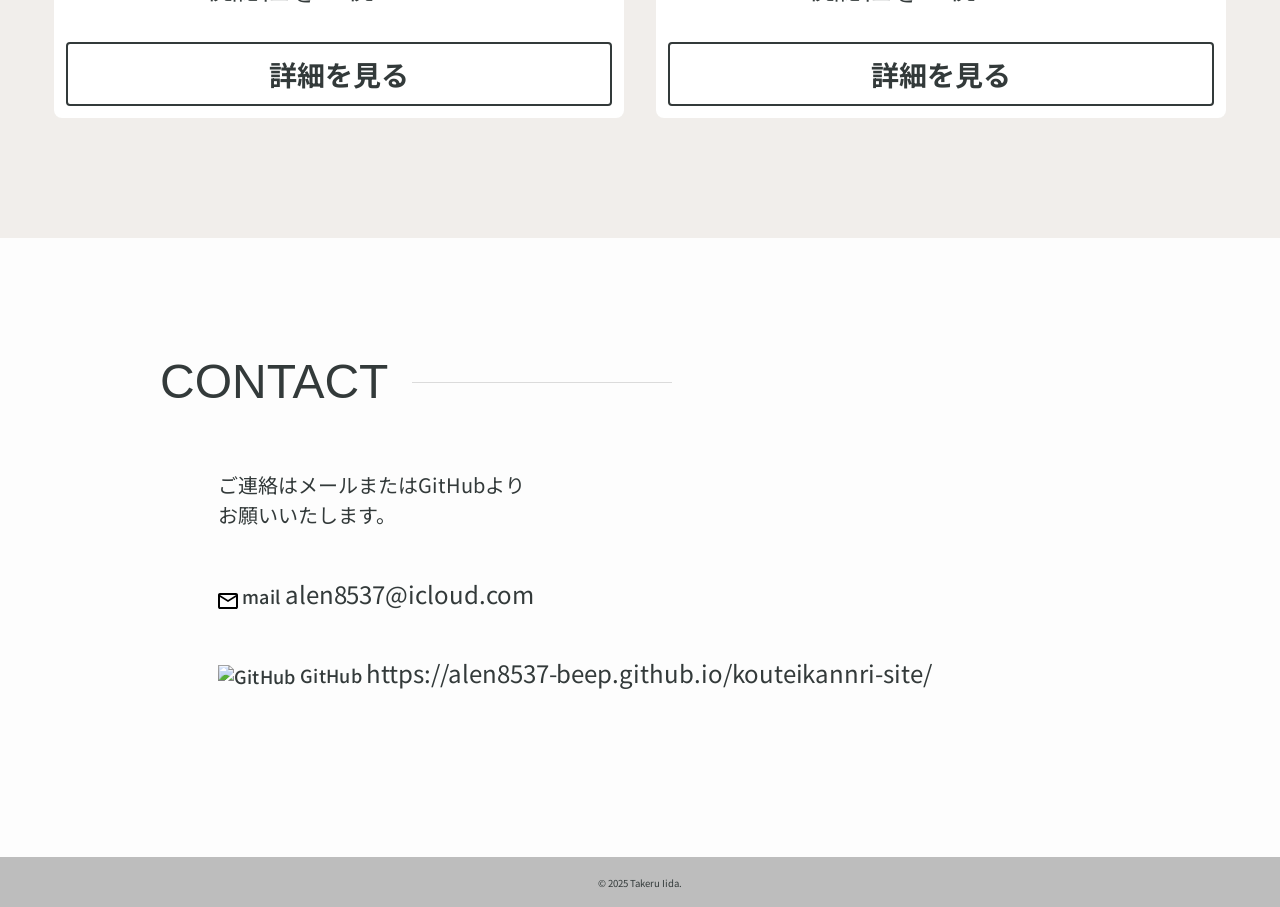
==== commit c772c6fc: "画像変更" ====
--- a/index.html
+++ b/index.html
@@ -51,7 +51,7 @@
                 <section id="about" class="section section--about">
                     <h3 class="topic">ABOUT</h3>
                     <div class="profile__inner">
-                        <img src="assets/images/IMG_5673.heic" alt="プロフィール画像" class="profile__img">
+                        <img src="assets/images/profile-img.svg" alt="プロフィール画像" class="profile__img">
                         <div class="profile__intro">
                             <p class="profile__name">飯田　健</p>
                             <p class="profile__position">UI-focused Web Designer /coder</p>
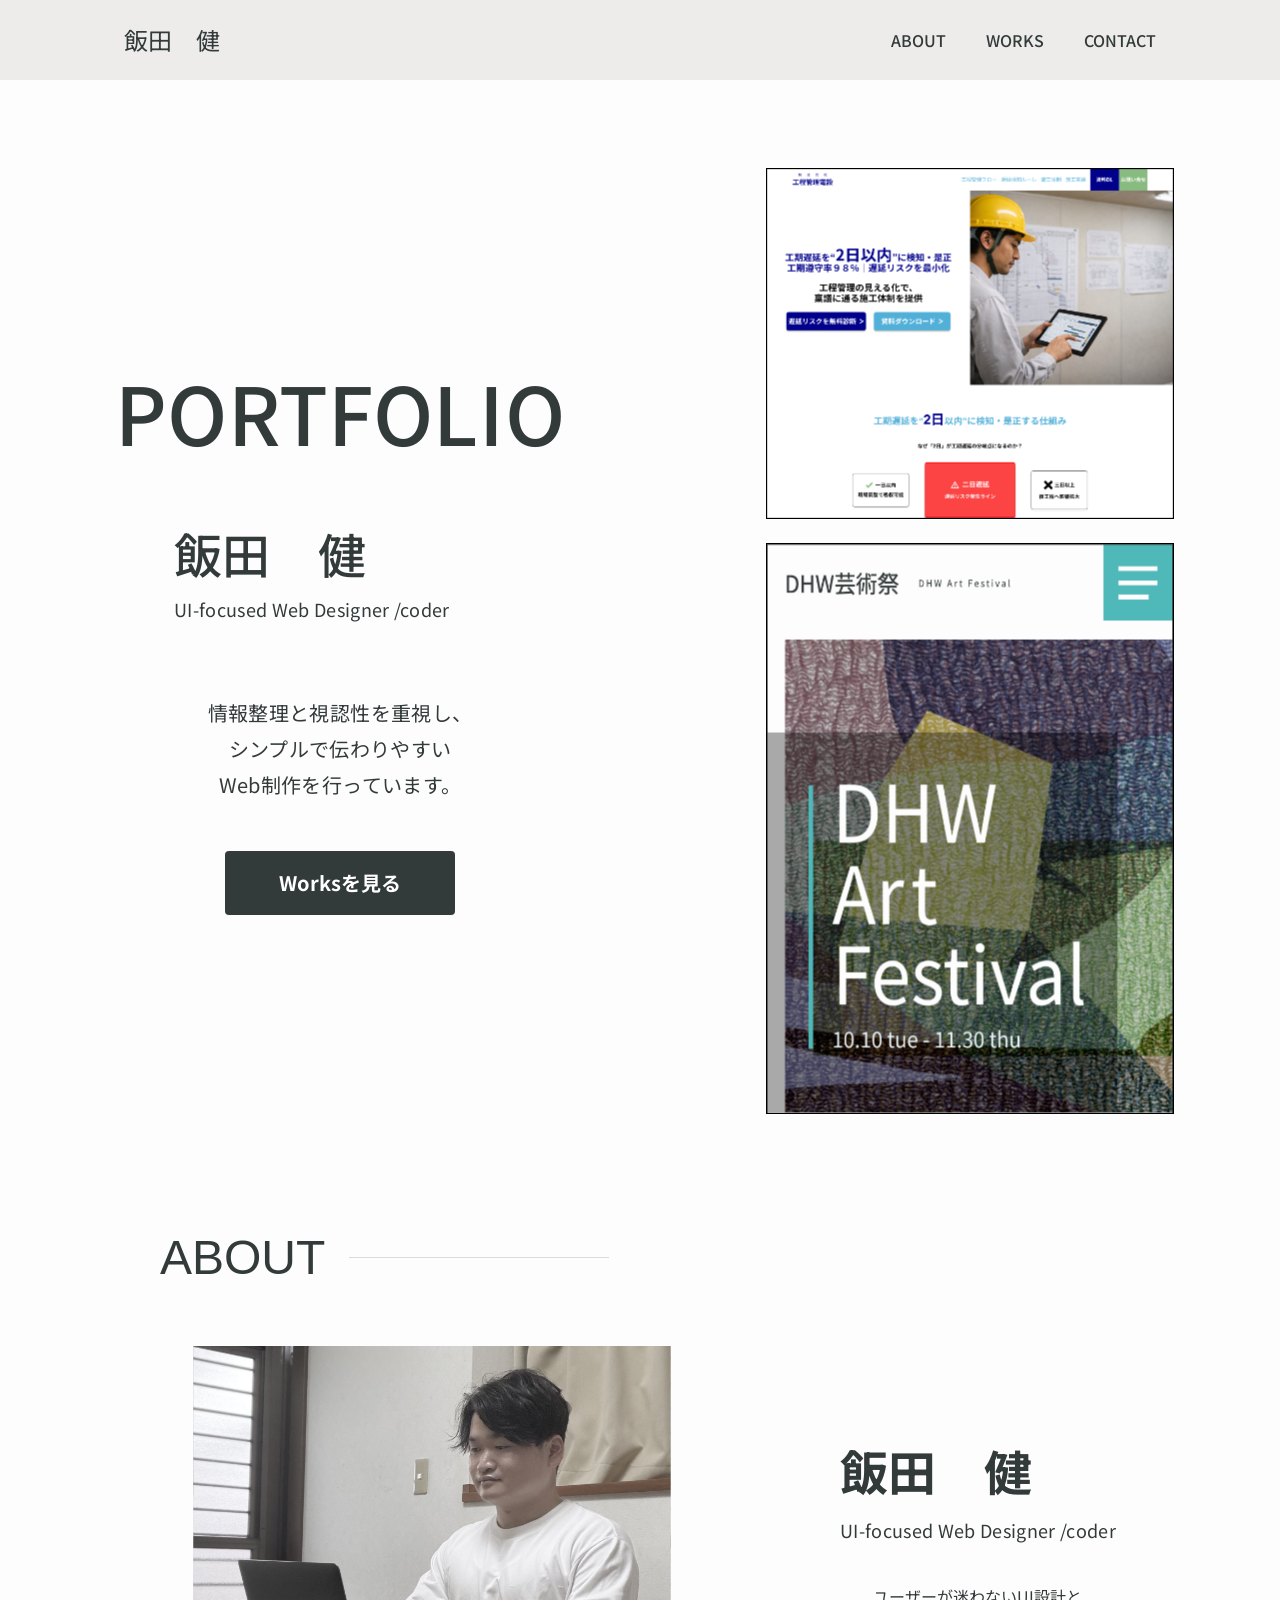
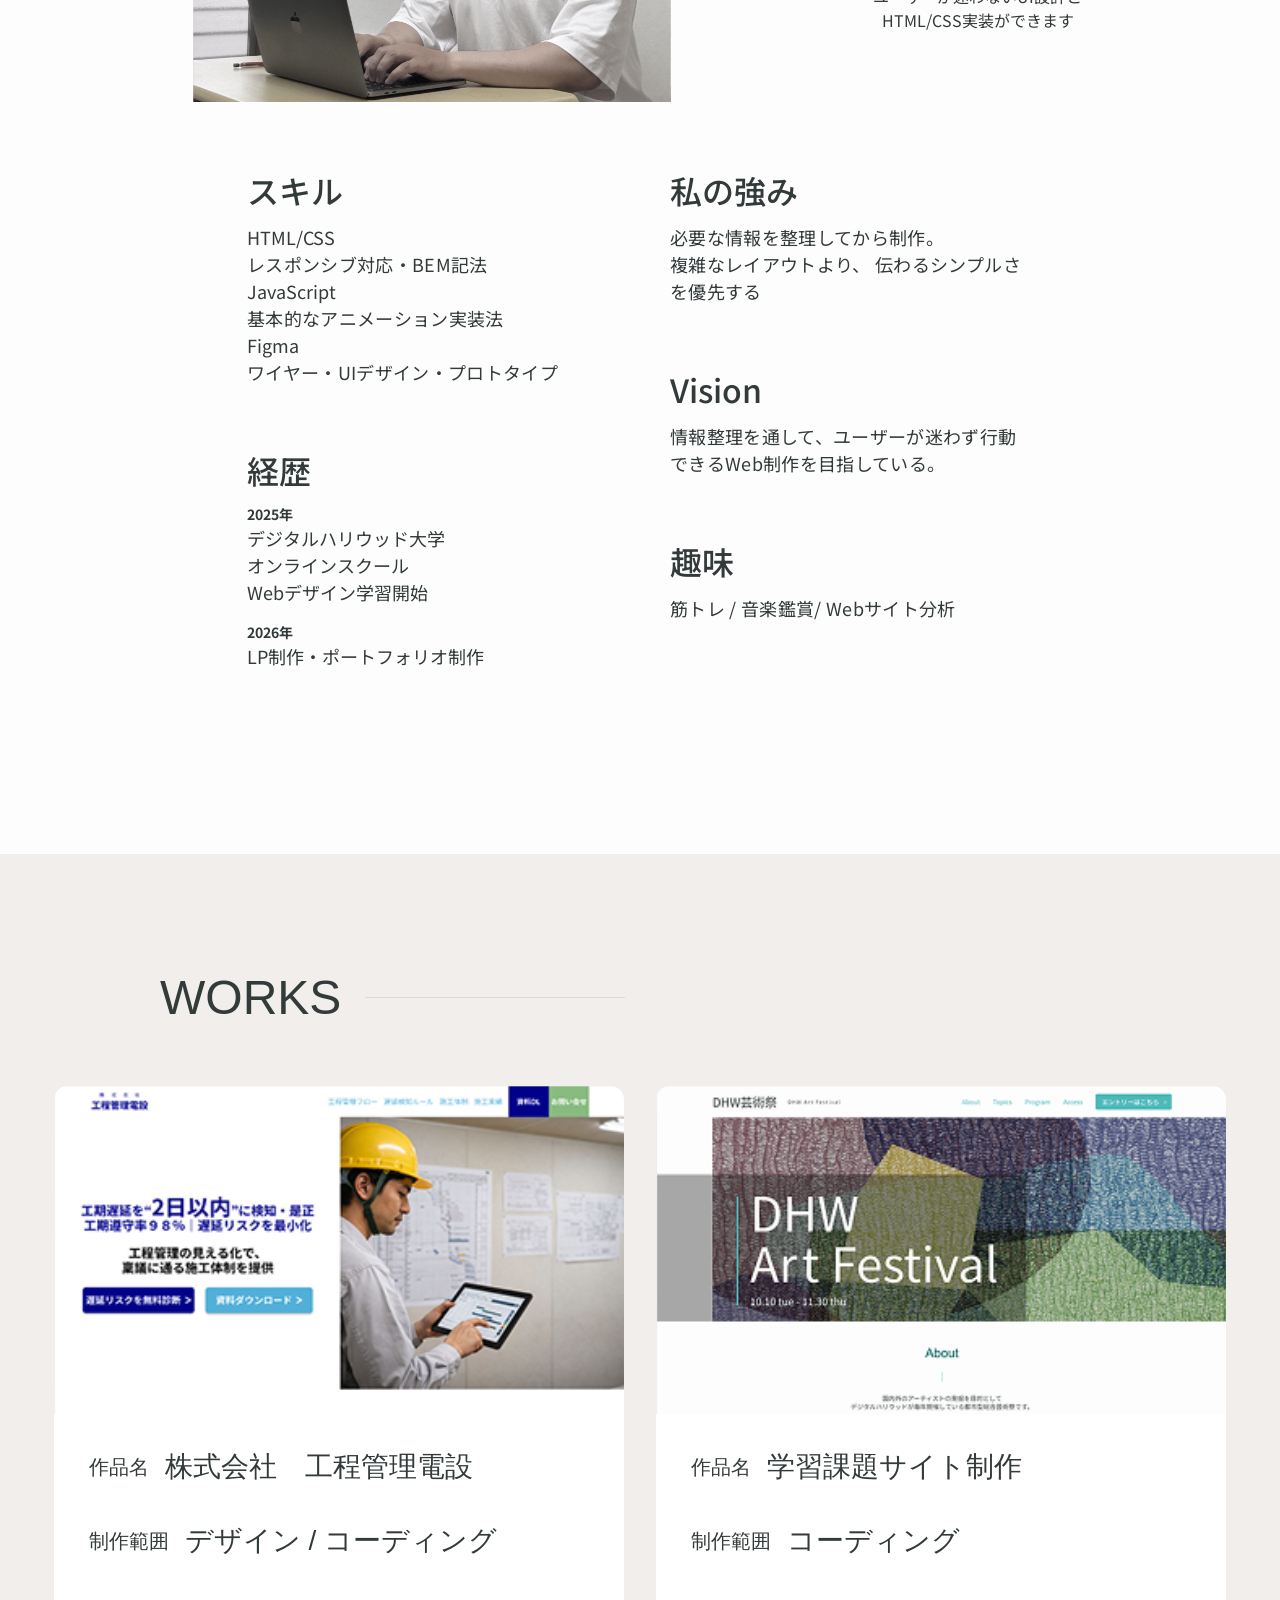
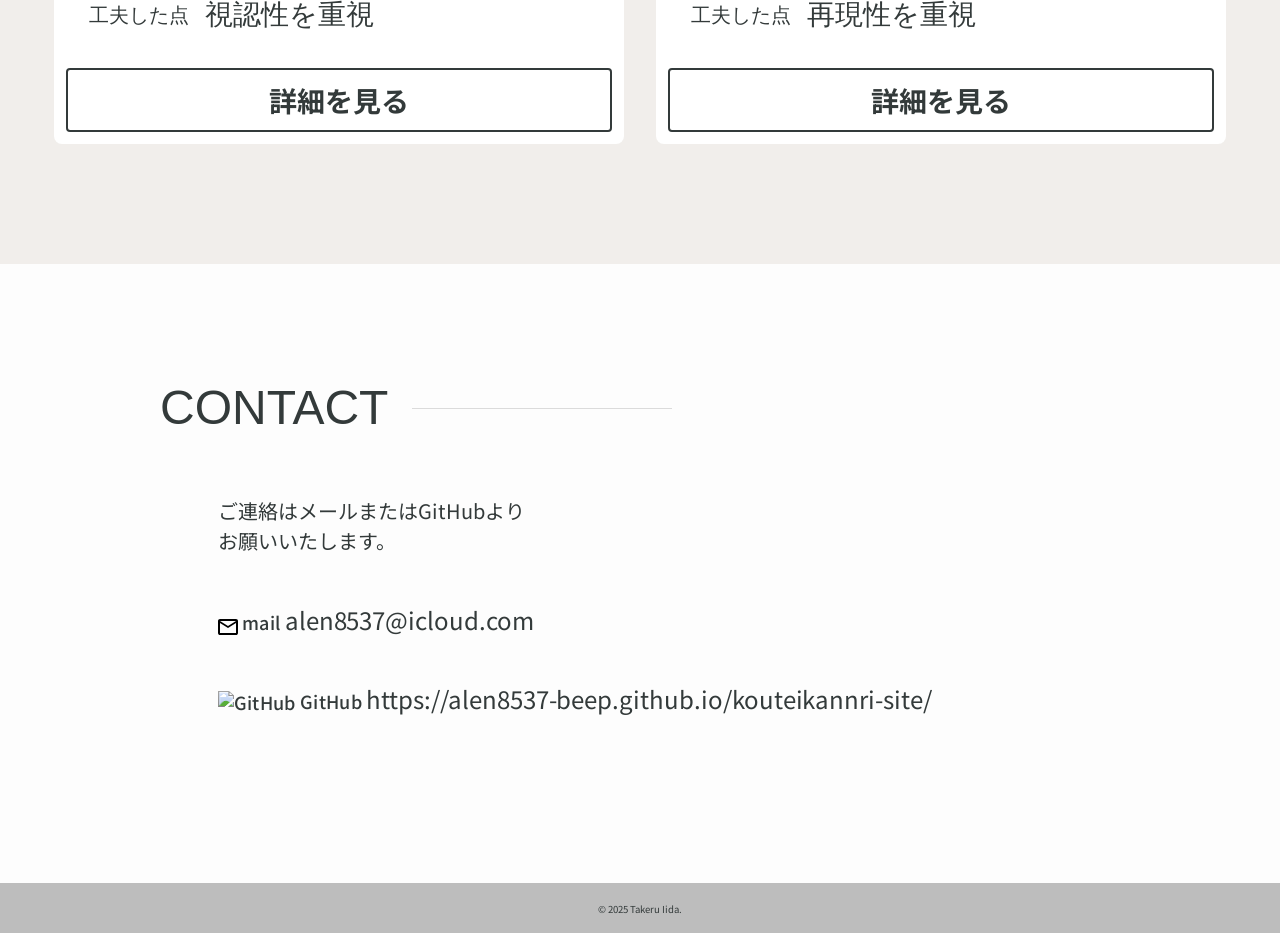
==== commit e623dfc5: "Update index.html" ====
--- a/index.html
+++ b/index.html
@@ -162,7 +162,7 @@
                                 </div>
                                 <div class="works__plan">
                                     <p class="works__plan--text">工夫した点</p>
-                                    <p class="works__plan--value">視認性を重視</p>
+                                    <p class="works__plan--value">再現性を重視</p>
                                 </div>
                                 <!-- btn -->
                                 <a href="works2.html" class="btn works__btn">詳細を見る</a>
--- a/assets/css/style.css
+++ b/assets/css/style.css
@@ -130,10 +130,9 @@
 }
 
 /* プロフィール画像：画像未用意なのでサイズだけ確保 */
-.profile__img {
+.profile__img{
     width: 100%;
     aspect-ratio: 1 / 1;
-    background: #ccc; /* 仮の背景色 */
     display: block;
 }
 
@@ -223,16 +222,17 @@
         align-items: center;
         justify-content: space-between;
         width: 100%;
-        max-width: 786px;
+        max-width: 1160px;
         justify-content: center;
         margin: 64px auto;
         gap: 140px;
         padding: 0;
     }
 
-    .profile__img {
-        width: 280px;
-        height: 330px;
+    .profile__img{
+        border-radius: 8px;
+        width: 536px;
+        height: 356px;
     }
 
     .profile__intro {
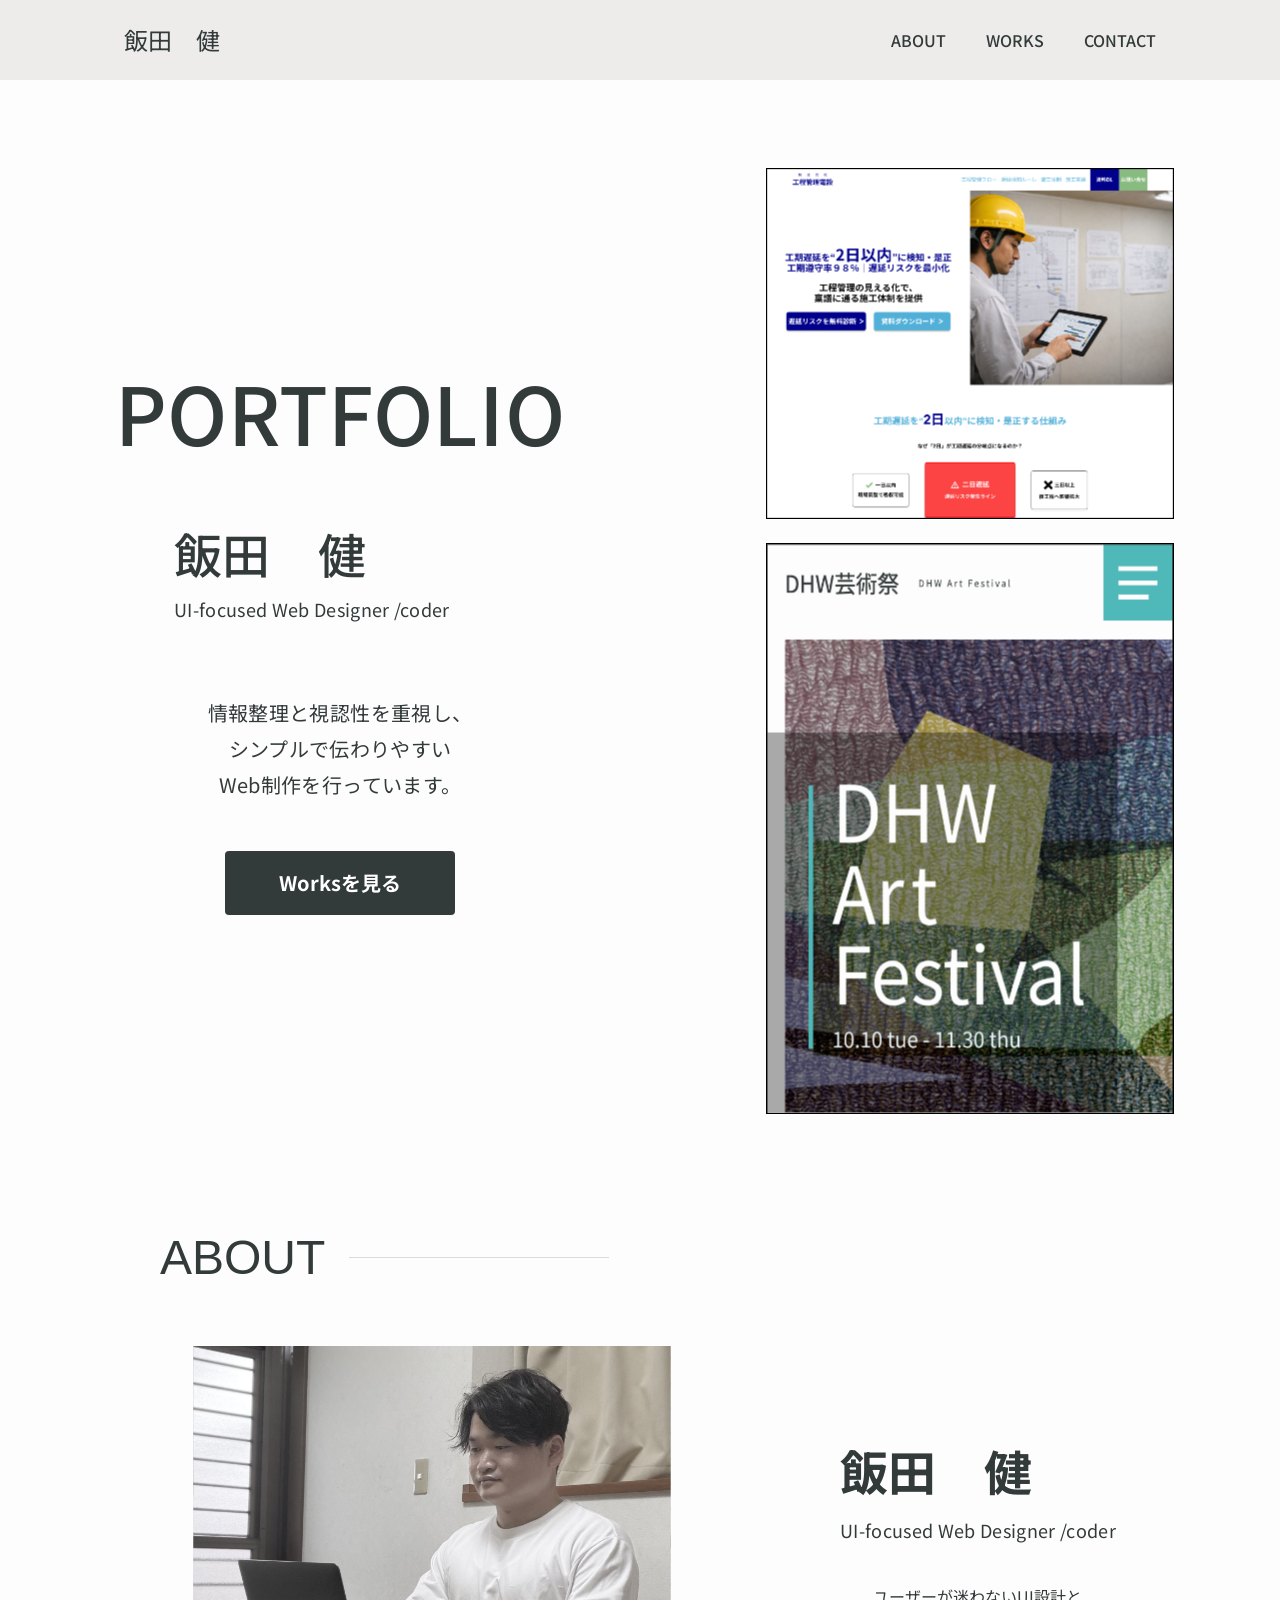
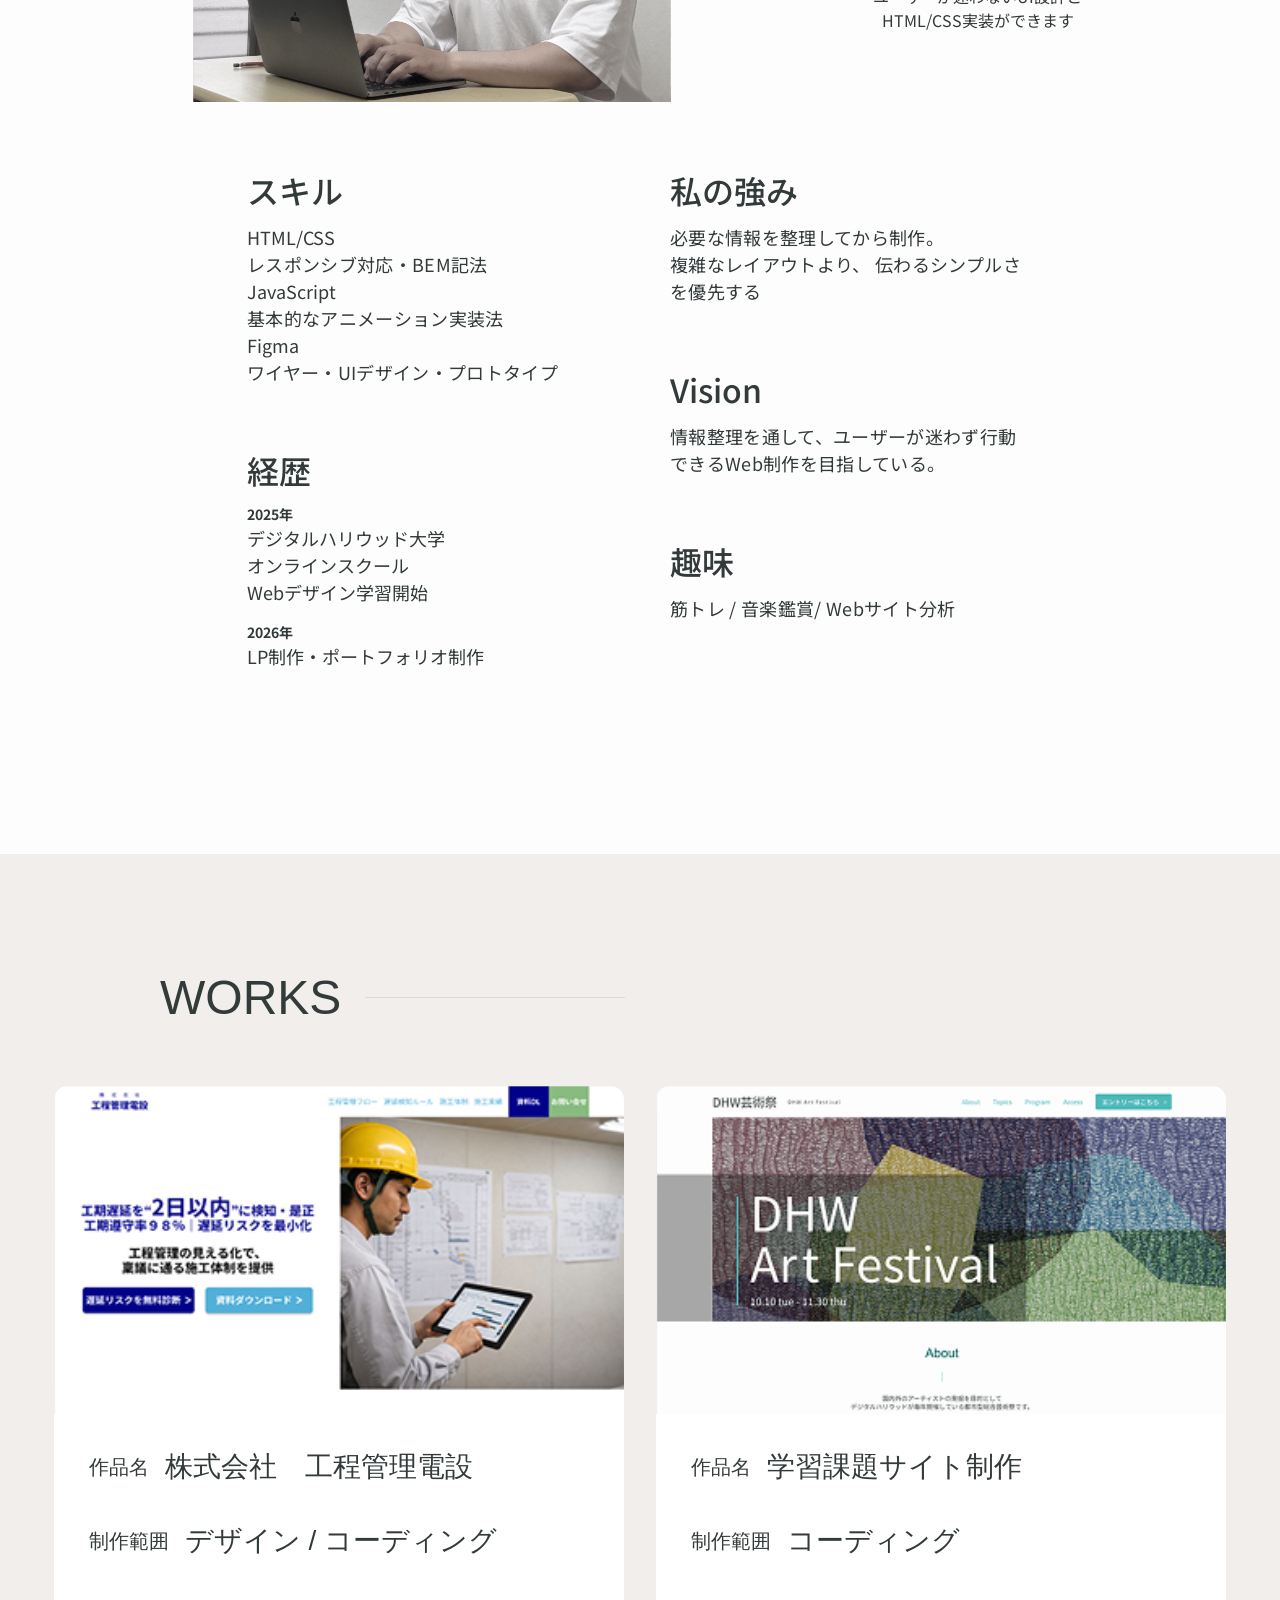
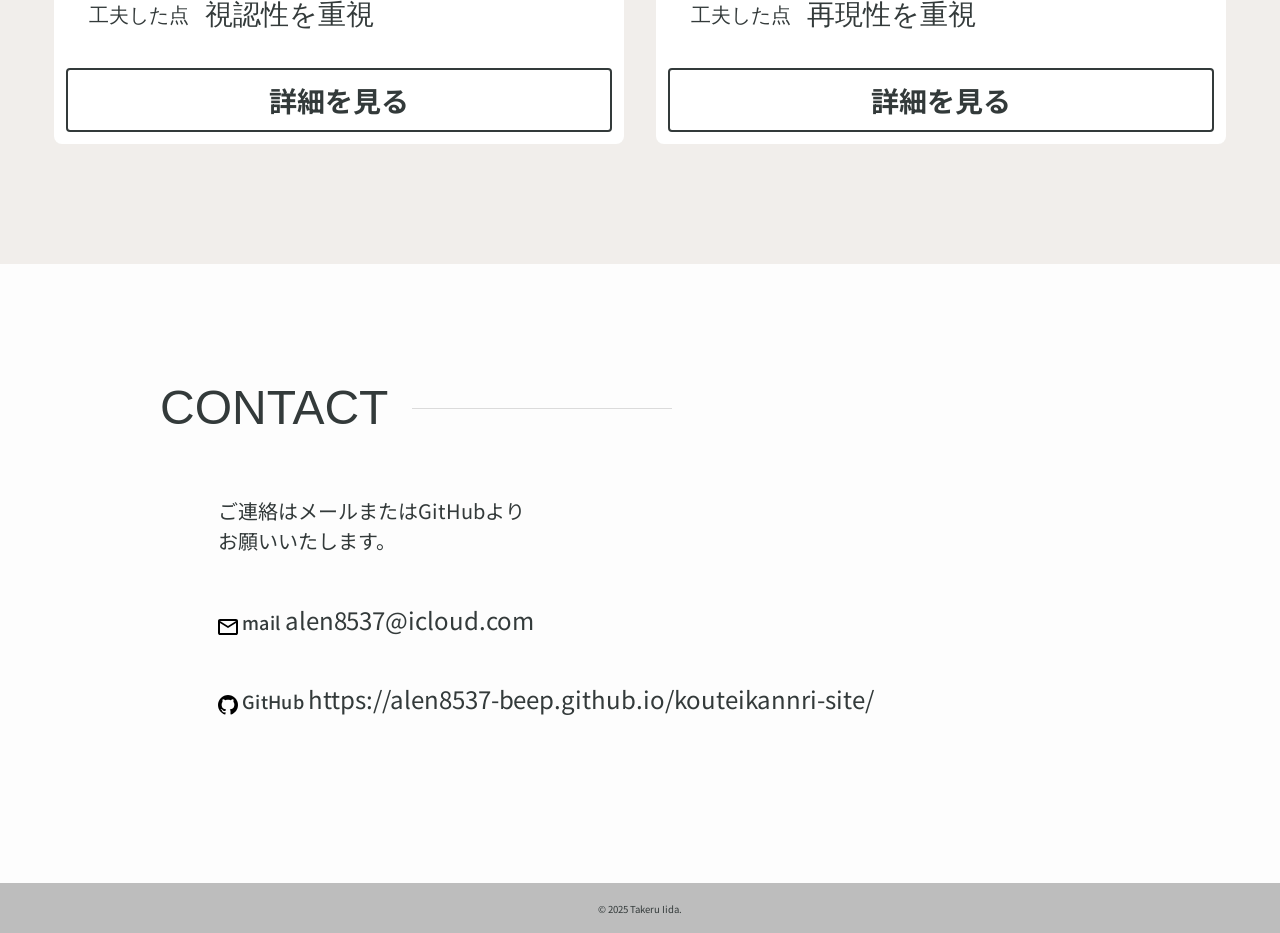
==== commit 9e0c8c66: "変更" ====
--- a/index.html
+++ b/index.html
@@ -188,7 +188,7 @@
                             </div>
                             <div class="contact__item">
                                 <a class="contact__link--github" href="https://alen8537-beep.github.io/kouteikannri-site/" target="_blank" rel="noopener noreferrer">
-                                    <img src="assets/images/contact--github.svg" alt="GitHub">
+                                    <img src="assets/images/contact--GitHub.svg" alt="GitHub">
                                     GitHub
                                 </a>
                                 <!-- PC用：URLテキストのリンク（スマホでは非表示） -->
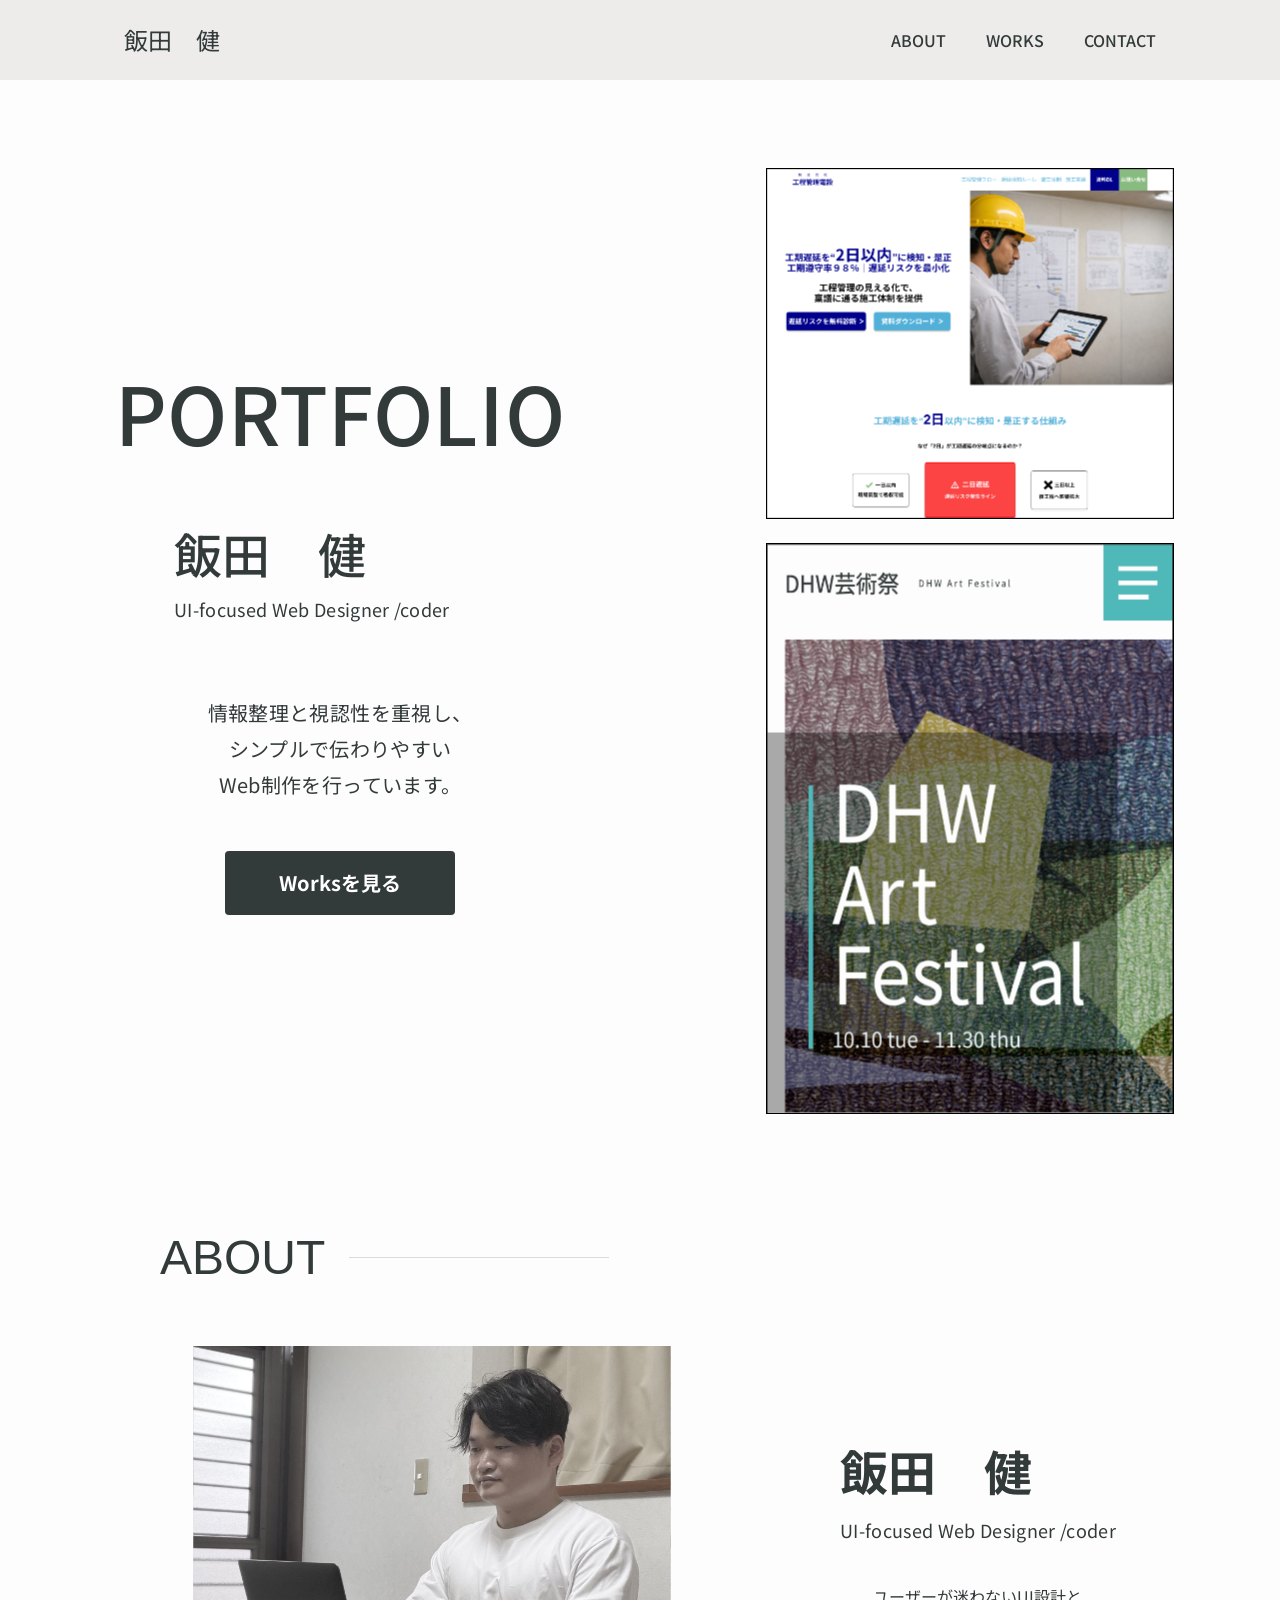
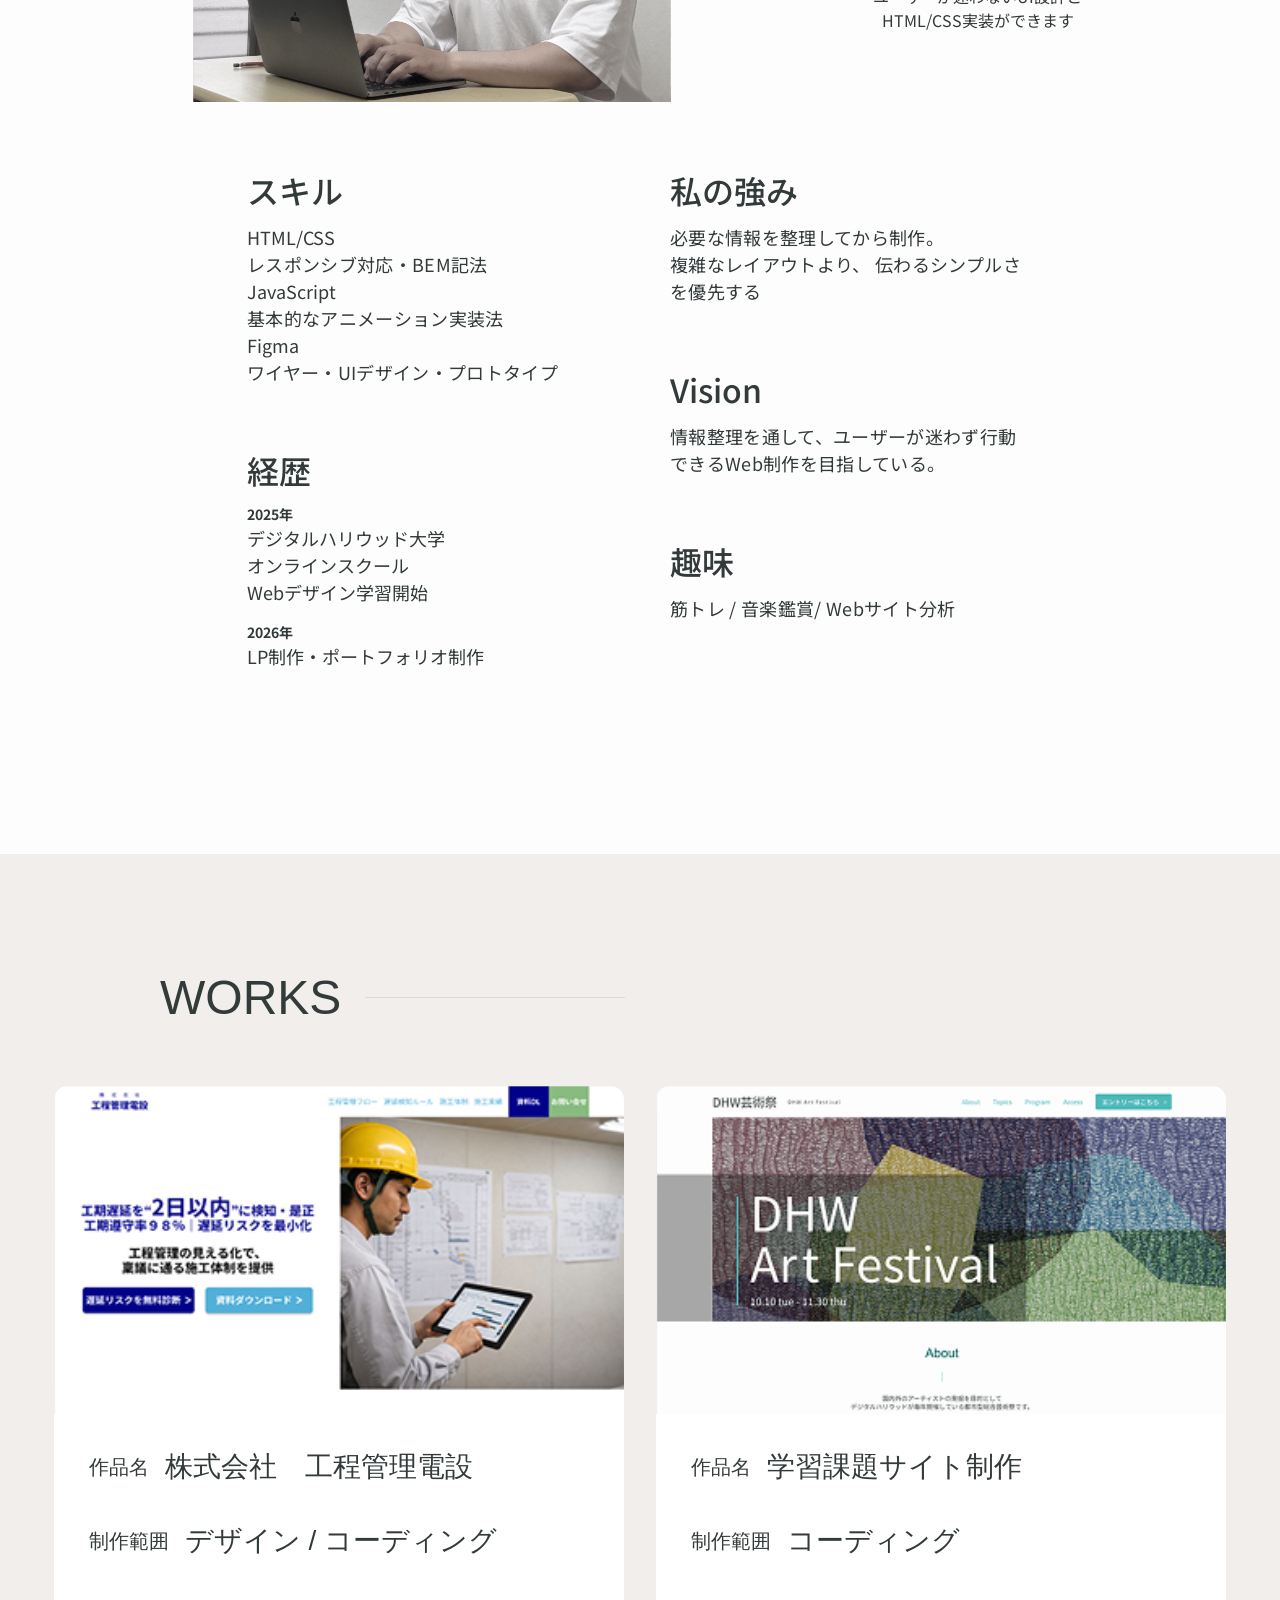
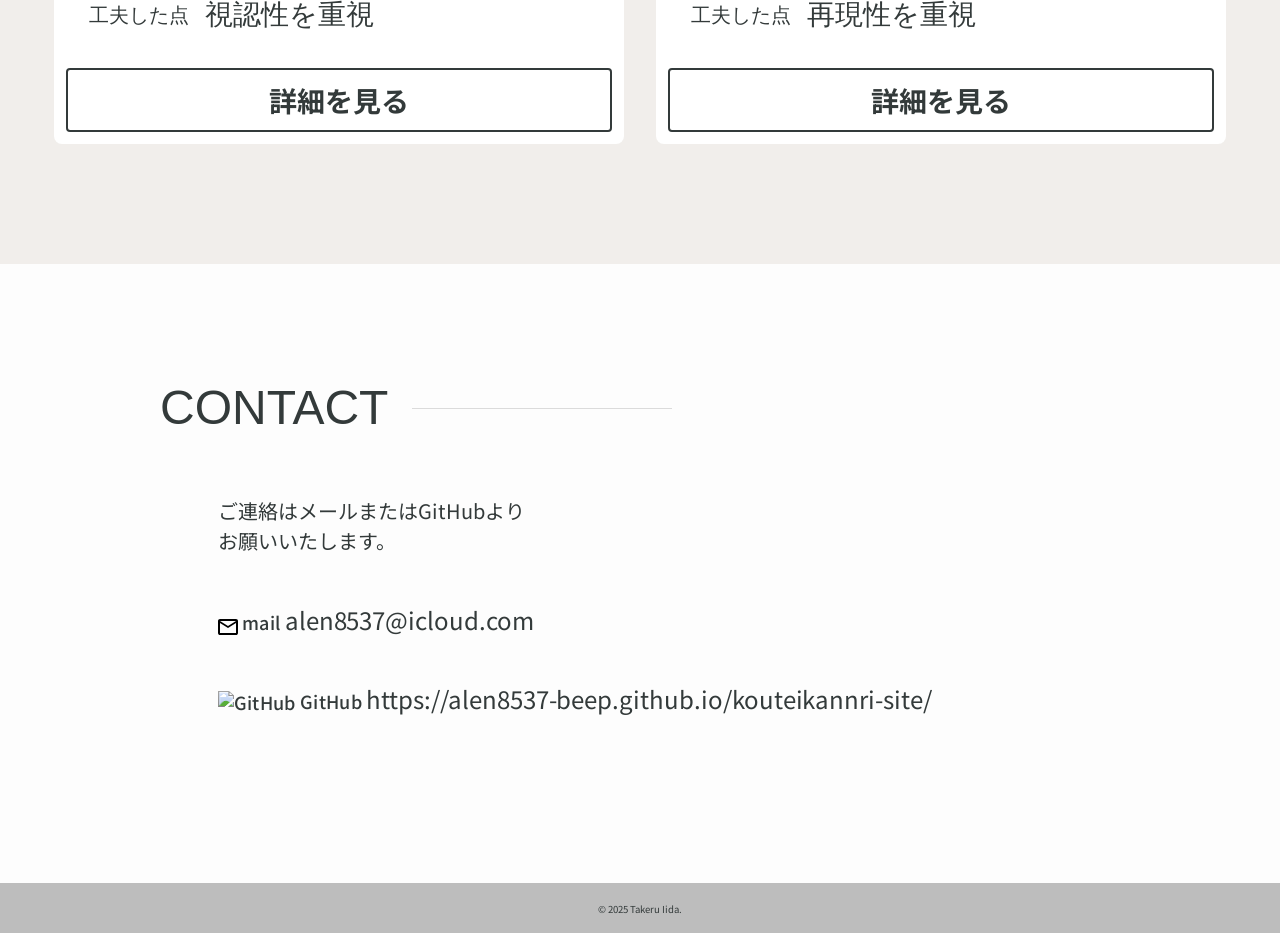
==== commit 759c223e: "Update index.html" ====
--- a/index.html
+++ b/index.html
@@ -188,7 +188,7 @@
                             </div>
                             <div class="contact__item">
                                 <a class="contact__link--github" href="https://alen8537-beep.github.io/kouteikannri-site/" target="_blank" rel="noopener noreferrer">
-                                    <img src="assets/images/contact--GitHub.svg" alt="GitHub">
+                                    <img src="assets/images/contact--github.svg" alt="GitHub">
                                     GitHub
                                 </a>
                                 <!-- PC用：URLテキストのリンク（スマホでは非表示） -->
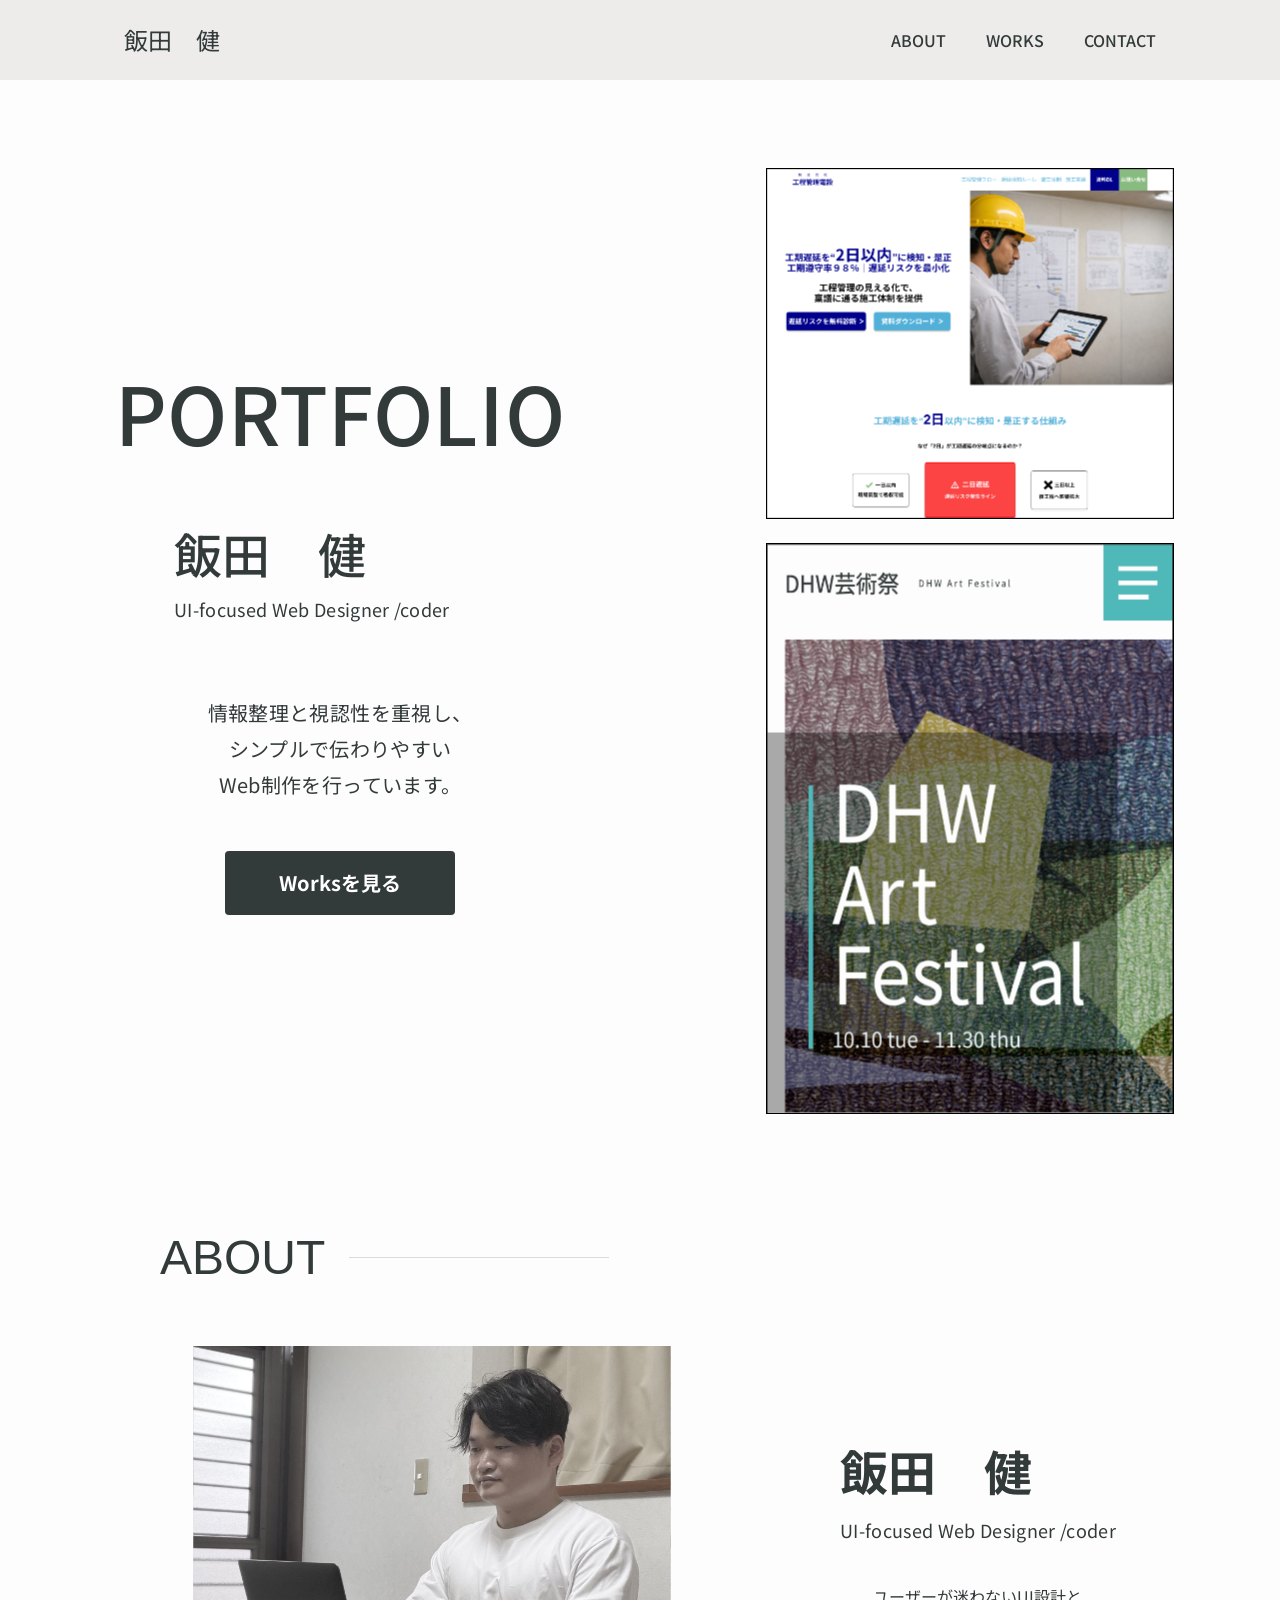
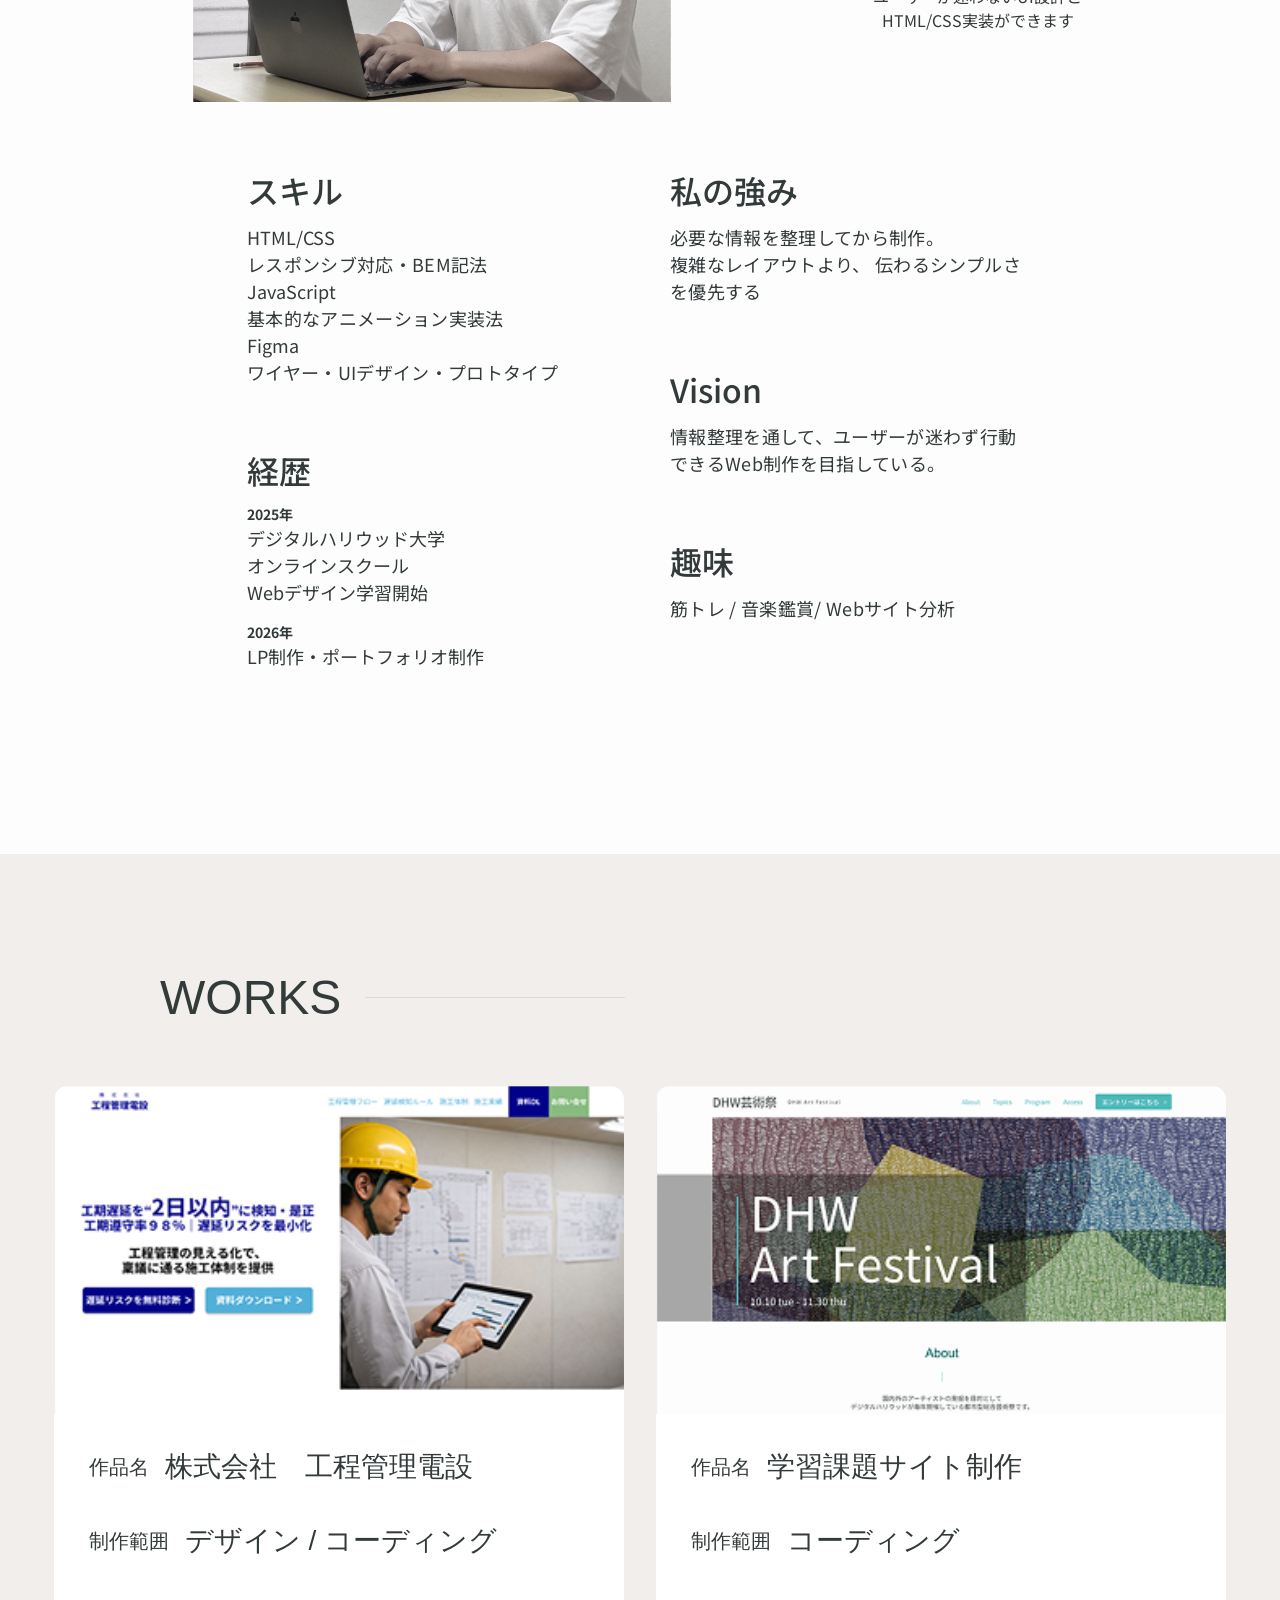
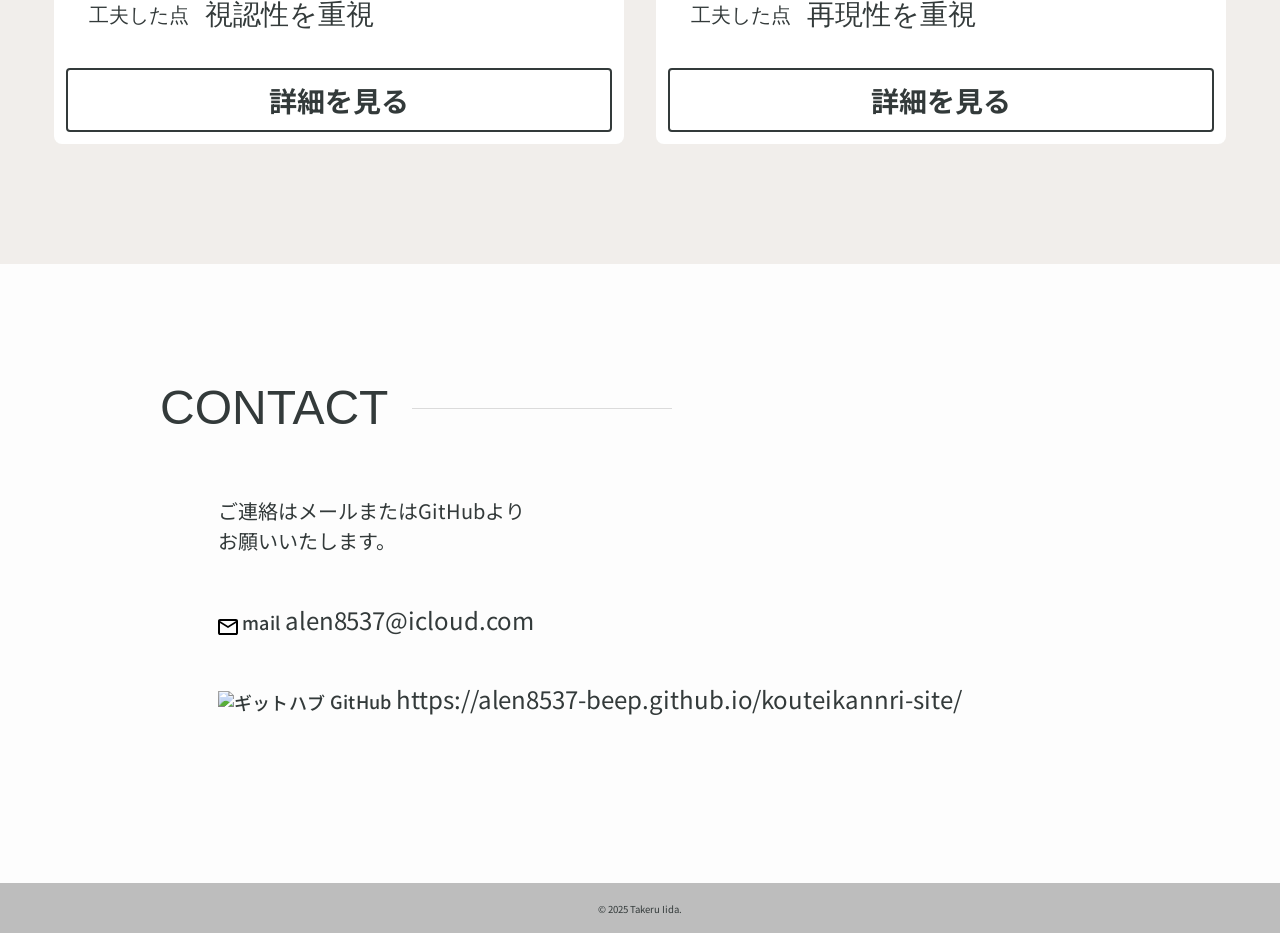
==== commit 1b60d5e7: "Update index.html" ====
--- a/index.html
+++ b/index.html
@@ -188,7 +188,7 @@
                             </div>
                             <div class="contact__item">
                                 <a class="contact__link--github" href="https://alen8537-beep.github.io/kouteikannri-site/" target="_blank" rel="noopener noreferrer">
-                                    <img src="assets/images/contact--github.svg" alt="GitHub">
+                                    <img src="assets/images/contact--github.svg" alt="ギットハブ">
                                     GitHub
                                 </a>
                                 <!-- PC用：URLテキストのリンク（スマホでは非表示） -->
